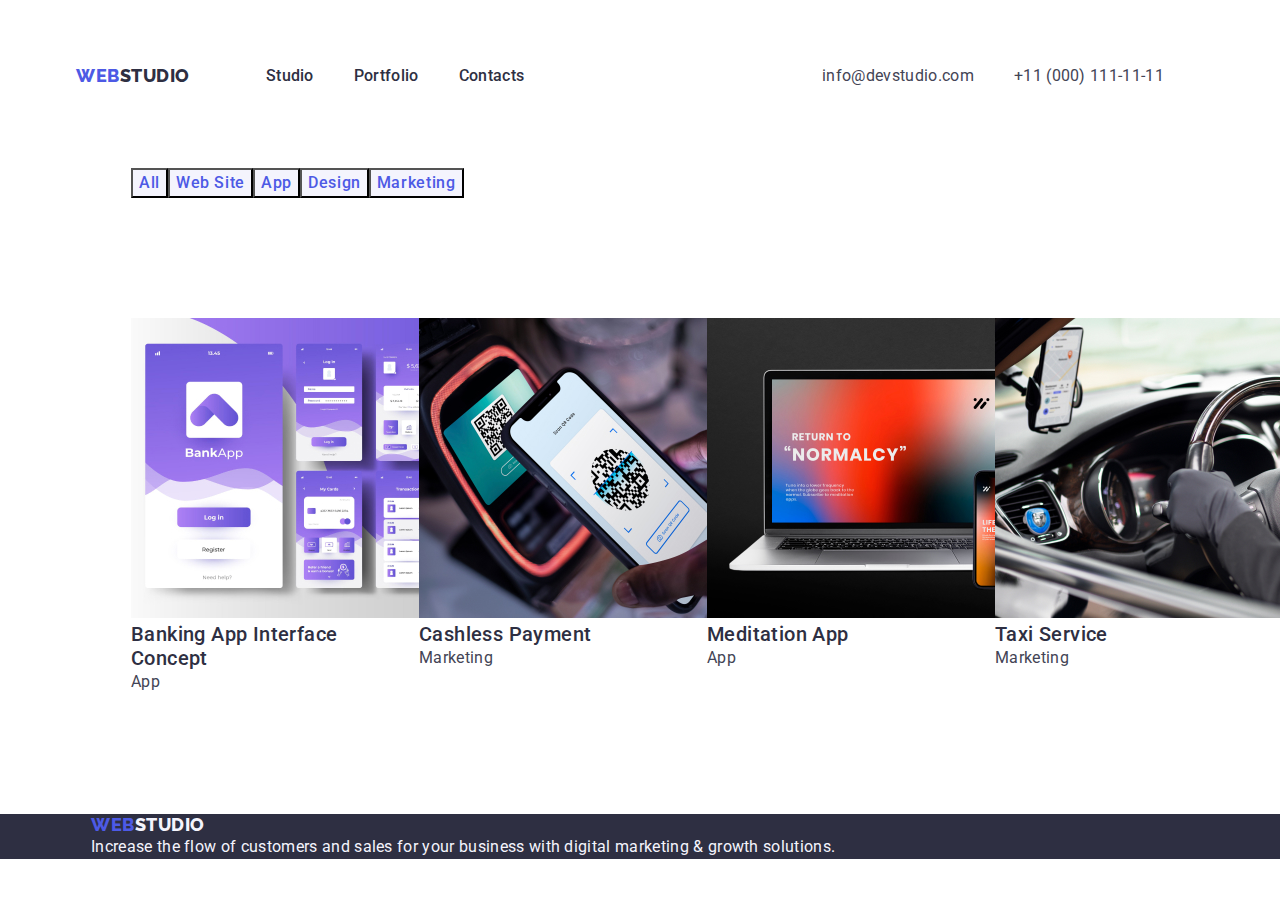
==== portfolio.html @ b3d3f5f8 "initial commit" ====
<!DOCTYPE html>
<html lang="en">
  <head>
    <meta charset="UTF-8" />
    <meta http-equiv="X-UA-Compatible" content="IE=edge" />
    <meta name="viewport" content="width=device-width, initial-scale=1.0" />
    <title>WebStudio</title>
    <link rel="stylesheet" href="./theory/modern-normalize.css">
    <link rel="stylesheet" href="./css/styles.css" />
    <link rel="preconnect" href="https://fonts.googleapis.com">
    <link rel="preconnect" href="https://fonts.gstatic.com" crossorigin>
    <link href="https://fonts.googleapis.com/css2?family=Roboto:wght@400;500;700&display=swap" rel="stylesheet">
    <link rel="preconnect" href="https://fonts.googleapis.com">
    <link rel="preconnect" href="https://fonts.gstatic.com" crossorigin>
    <link href="https://fonts.googleapis.com/css2?family=Raleway:wght@800&family=Roboto:wght@400;500;700&display=swap" rel="stylesheet">
  </head>
  <body>
    <header class="header">
      <div class="header-container container">
        <nav class="header-nav">
          <a class="link-logo link" href=""
            >Web<span class="logo-text">Studio</span></a>
          <div class="container-list">
            <ul class="header-nav-link link  list">
              <li><a class="header-item-link link" href="./index.html">Studio</a></li>
              <li><a class="header-item-link link" href="./portfolio.html">Portfolio</a></li>
              <li><a class="header-item-link link" href="">Contacts</a></li>
            </ul>
          </div>
        </nav>
        <address class="header-address">
          <div class="address-container">
            <ul class="header-address-list link list">
              <li><a class="contacts link" href="mailto:info@devstudio.com">info@devstudio.com</a></li>
              <li><a class="contacts link" href="tel:+110001111111">+11 (000) 111-11-11</a></li>
            </ul>
        </div>
        </address>
      </div>
    </header>
    <main>
      <!--BUTTON-->
      
      <section class="section">
        <div class="container">
          <h1 hidden>button</h1>
          <ul class="button-list list">
            <li class="btn-list">
              <button type="button" class="section-item-btn">All</button>
            </li>
            <li class="btn-list">
              <button type="button" class="section-item-btn">Web Site</button>
            </li>
            <li class="btn-list">
              <button type="button" class="section-item-btn">App</button>
            </li>
            <li class="btn-list">
              <button type="button" class="section-item-btn">Design</button>
            </li>
            <li class="btn-list">
              <button type="button" class="section-item-btn">Marketing</button>
            </li>
          </ul>
        </div>
       
      
    <!--IMAGES-->
    
      
        <div class="container">
          <ul class="section-list list link" >
              <li class="section-item link">
                <a class="link" href="">
                 <img class="section-item-img"
                  src="./images/row-1/img-2.jpg"
                  alt="screen-saver"
                  width="360"
                  height="300"/>
                  <h2 class="img-subtitle">Banking App Interface Concept</h2>
                  <p class="img-text">App</p>
                </a>
              </li>
              <li class="section-item link">
                <a class="link" href="">
                  <img class="section-item-img"
                    src="./images/row-1/img-1.jpg"
                    alt="telephone"
                    width="360"
                    height="300"/>
                  <h2 class="img-subtitle">Cashless Payment</h2>
                  <p class="img-text">Marketing</p>
                </a>
              </li>
          
          
               <li class="section-item link">
                <a class="link" href="">
                  <img class="section-item-img"
                    src="./images/row-1/img.jpg"
                    alt="computer"
                    width="360"
                    height="300"/>
                  <h2 class="img-subtitle">Meditation App</h2>
                  <p class="img-text">App</p>
                </a>
              </li>
          
              <li class="section-item link">
                <a class="link" href="">
                    <img class="section-item-img link"
                      src="./images/row-2/img-2.jpg"
                      alt="taxi"
                      width="360"
                      height="300"/>
                    <h2 class="img-subtitle">Taxi Service</h2>
                    <p class="img-text">Marketing</p>
                  </a>
              </li>
          
              <li class="section-item link">
                <a class="link" href="">
                  <img class="section-item-img link"
                    src="./images/row-2/img-1.jpg"
                    alt="screen"
                    width="360"
                    height="300"/>
                  <h2 class="img-subtitle">Screen Illustrations</h2>
                  <p class="img-text">Design</p>
                </a>
              </li>
          
              <li class="section-item link">
                <a class="link" href="">
                  <img class="section-item-img link"
                  src="./images/row-2/img.jpg"
                  alt="student"
                  width="360"
                  height="300"/>
                  <h2 class="img-subtitle">Online Courses</h2>
                  <p class="img-text">Marketing</p>
                </a>
              </li>
              <li class="section-item link">
                <a class="link" href="">
                  <img class="section-item-img link"
                  src="./images/row-3/instagram.jpg"
                  alt="Instagram"
                  width="360"
                  height="300"/>
                  <h2 class="img-subtitle">Instagram Stories Concept</h2>
                  <p class="img-text">Design</p>
                </a>
              </li>
          
              <li class="section-item link">
                <a class="link" href="">
                  <img class="section-item-img link"
                    src="./images/row-3/organic_food.jpg"
                    alt="organic_food"
                    width="360"
                    height="300"/>
                  <h2 class="img-subtitle">Organic Food</h2>
                  <p class="img-text">Web Site</p>
                </a>
              </li>
              <li class="section-item link">
                <a class="link" href="">
                  <img class="section-item-img link"
                    src="./images/row-3/coffee.jpg"
                    alt="coffee"
                    width="360"
                    height="300"/>
                  <h2 class="img-subtitle">Fresh Coffee</h2>
                  <p class="img-text">Web Site</p>
                </a>
              </li>
            </ul>
        </div>
    
    </section>
    </main>

    <footer class="footer">
      <div class="container">
        <a class="link-logo link" href="./index.html"
          >Web<span class="logo-footer-text link">Studio</span></a
        >
        <p class="footer-text">
          Increase the flow of customers and sales for your business with digital
          marketing & growth solutions.
        </p>
      </div>
    </footer> 
  </body>
</html>
---- css/styles.css ----
:root {
--brand-font: "Roboto", sans-serif;
--sub-brand-font: "Raleway", sans-serif;
--main-brand-color: #4d5ae5;
--sub-brand-color: #2E2F42;
--text-color:#434455;
--background-color: #F4F4FD;
--main-background-color:#E5E5E5;
--button-color: #4d5ae5;
--white-background-color: #ffffff;
}

body {
    font-family: "Roboto", sans-serif;
    color: var(--text-color);
    background-color: var(--white-background-color);
    }
h1,h2,h3,h4,h5,h6,p {
    margin: 0;
}
.title {
    font-size: 36px;
    letter-spacing: 0.02em;
    text-transform: capitalize;
}

.list {
    display: flex;
    list-style: none;
    
   /* padding: 0;
    margin: 0;*/
}
image {
    display: block;
}
.button {
    cursor: pointer;
}
.container {
    width: 1128px;
    margin: 0 auto;
    padding: 0 15px;
}

/*---header---*/

.header-address {
    font-weight: 800;
    line-height: 1.17;
    font-style: normal;
    text-decoration: none;
}

.logo-text {
    color: #2E2F42;
}
.link-logo {
    display: flex;
    flex-direction: row;
    align-items: center;
    padding: 0px;
    margin-right: 76px;
}

.contacts {
    font-weight: 400;
    font-size: 16px;
    font-style: normal;
    text-decoration: none;
    color: #434455;
    margin-right: 40px;
}
.contacts:hover, .contacts:focus {
    color: #404bbf;
}
.header-container, .header-nav{
    display: flex;
    align-items: center;
    padding: 24px 0;  
    justify-content: space-between; 
}
.header-nav-link {
    display: flex;
    padding: 0px;
    gap: 40px;
}
.address-container, .header-address-list{
    display: flex;    
}


 /* --Hero image--*/
  
.main-title {  
    font-size: 56px;
    line-height: 1.07;
    letter-spacing: 0.02em;
    max-width: 496px;
    height: 120px;
   
    
}

 .main-section {
    text-align: center;
    background-color: #2E2F42;
    color:#FFFFFF;  
    width: 1440px;
    height: 600px;
    padding-top: 188px;
    padding-left: 472px;

}
 .main-btn {
    font-family: "Roboto", sans-serif;
    font-weight: 500;
    font-size: 16px;
    line-height: 1.5;
    letter-spacing: 0.04em;
    color: #ffffff;
    background: #4D5AE5;
    cursor: pointer;
    border-radius: 4px;
    min-width: 169px;
    min-height: 56px;
    padding: 16px 32px;
 }

 .main-btn {
    display: flex;
    flex-direction: row;
    align-items: center;
    gap: 10px;
    left: 636px;
    margin-bottom: 48px;
    margin-left: auto;
    margin-right: auto;

 }

.main-btn:hover, .main-btn:focus {
    background: #404BBF;
}


/* SECTION1*/
.section-item {
    min-height: 104px;
    min-width: 264px;

}

.section-item-title {
    line-height: 1.2;
    font-weight: 500;
    font-size: 20px;
    letter-spacing: 0.02em;
    color: #2E2F42;   
}

.section-item-text {
    font-style: normal;
    font-weight: 400;
    font-size: 16px;
    line-height: 1.5;
    letter-spacing: 0.02em;
    color: #434455;
}

.section-list {
    display: flex;
    gap: 24px;
    margin-top: 120px;
    margin-bottom: 120px;
    margin-left: auto;
 
}

/*---Section2---*/

.section-pic-title {
    line-height: 1.11;
    text-align: center;
    color: var(--sub-brand-color);
    margin: auto;
    margin-bottom: 72px;
}

/*--section-TEAM--*/

.section-team {
    background-color: #F4F4FD ;
}

.section-team-item {
    background-color: #ffffff;
}

.section-title {
    line-height: 1.11;
    text-align: center;
    color:#2e2f42;
    min-width: 162px;
    min-height: 40px;
    padding-top: 120px;
    margin-bottom: 72px;
}

.section-team-caption {
    font-style: normal;
    font-weight: 500;
    font-size: 20px;
    line-height: 1.2;
    letter-spacing: 0.02em;
    color: #2E2F42;    
}

.section-team-text {
    font-style: normal;
    font-weight: 400;
    font-size: 16px;
    line-height: 1.5;
    letter-spacing: 0.02em;
    color: #434455;
}
.section-team-list {
    gap: 24px;
}

/*--Footer--*/

.logo-footer-text {
    color: #F4F4FD;
}

/*-----------PORTFOLIO-------------*/

/*---logo---*/

.link-logo {
    font-family: "Raleway", sans-serif;
    font-weight: 800;
    font-size: 18px;
    line-height: 1.17;
    text-transform: uppercase;
    letter-spacing: 0.03em;
    color: #4D5AE5;
}
    
    .logo-text {
        color: #2E2F42;
}

/*---Header---*/

.header-item-link {
    font-style: normal;
    font-size: 16px;
    font-weight: 500;
    line-height: 1.5;
    letter-spacing: 0.02em;
    text-align: left;
    color: #2E2F42;
}

.header-item-link:hover, .header-item-link:focus {
    color: #404bbf; 
}
 
.header-address-list {
    list-style: none;
}

.contacts {
    font-weight: 400;
    font-size: 16px;
    line-height: 1.5;
    letter-spacing: 0.02em;
    font-style: normal;
    text-decoration: none;
    color: #434455;
}

.contacts:hover, .contacts:focus {
    color: #404bbf;
}
 
.link {
    text-decoration: none;
}

/*---BUTTON---*/

button {
    color: var(--button-color);
    background-color: var(--background-color);
    cursor: pointer;
}

.section-item-btn:hover, .section-item-btn:focus {
   color: #FFFFFF;
   background-color: #404BBF;
}

.section-item-btn {
    font-family: "Roboto", sans-serif;
    font-weight: 500;
   font-size: 16px;
   line-height: 1.5;
   letter-spacing: 0.04em;
}

/*---IMAGES---*/
 
.img-subtitle {
    font-weight: 500;
    font-size: 20px;
    line-height: 1.2;
    letter-spacing: 0.02em;
    color: #2E2F42
}
.img-text {
    line-height: 1.5;
    letter-spacing: 0.02em;
    color: #434455;
}

/*--Footer--*/

.footer {
    background-color: #2E2F42;
    text-decoration: none;
}

.footer-text {
    
    line-height: 1.5;
    letter-spacing: 0.02em;
    color: #F4F4FD;
}
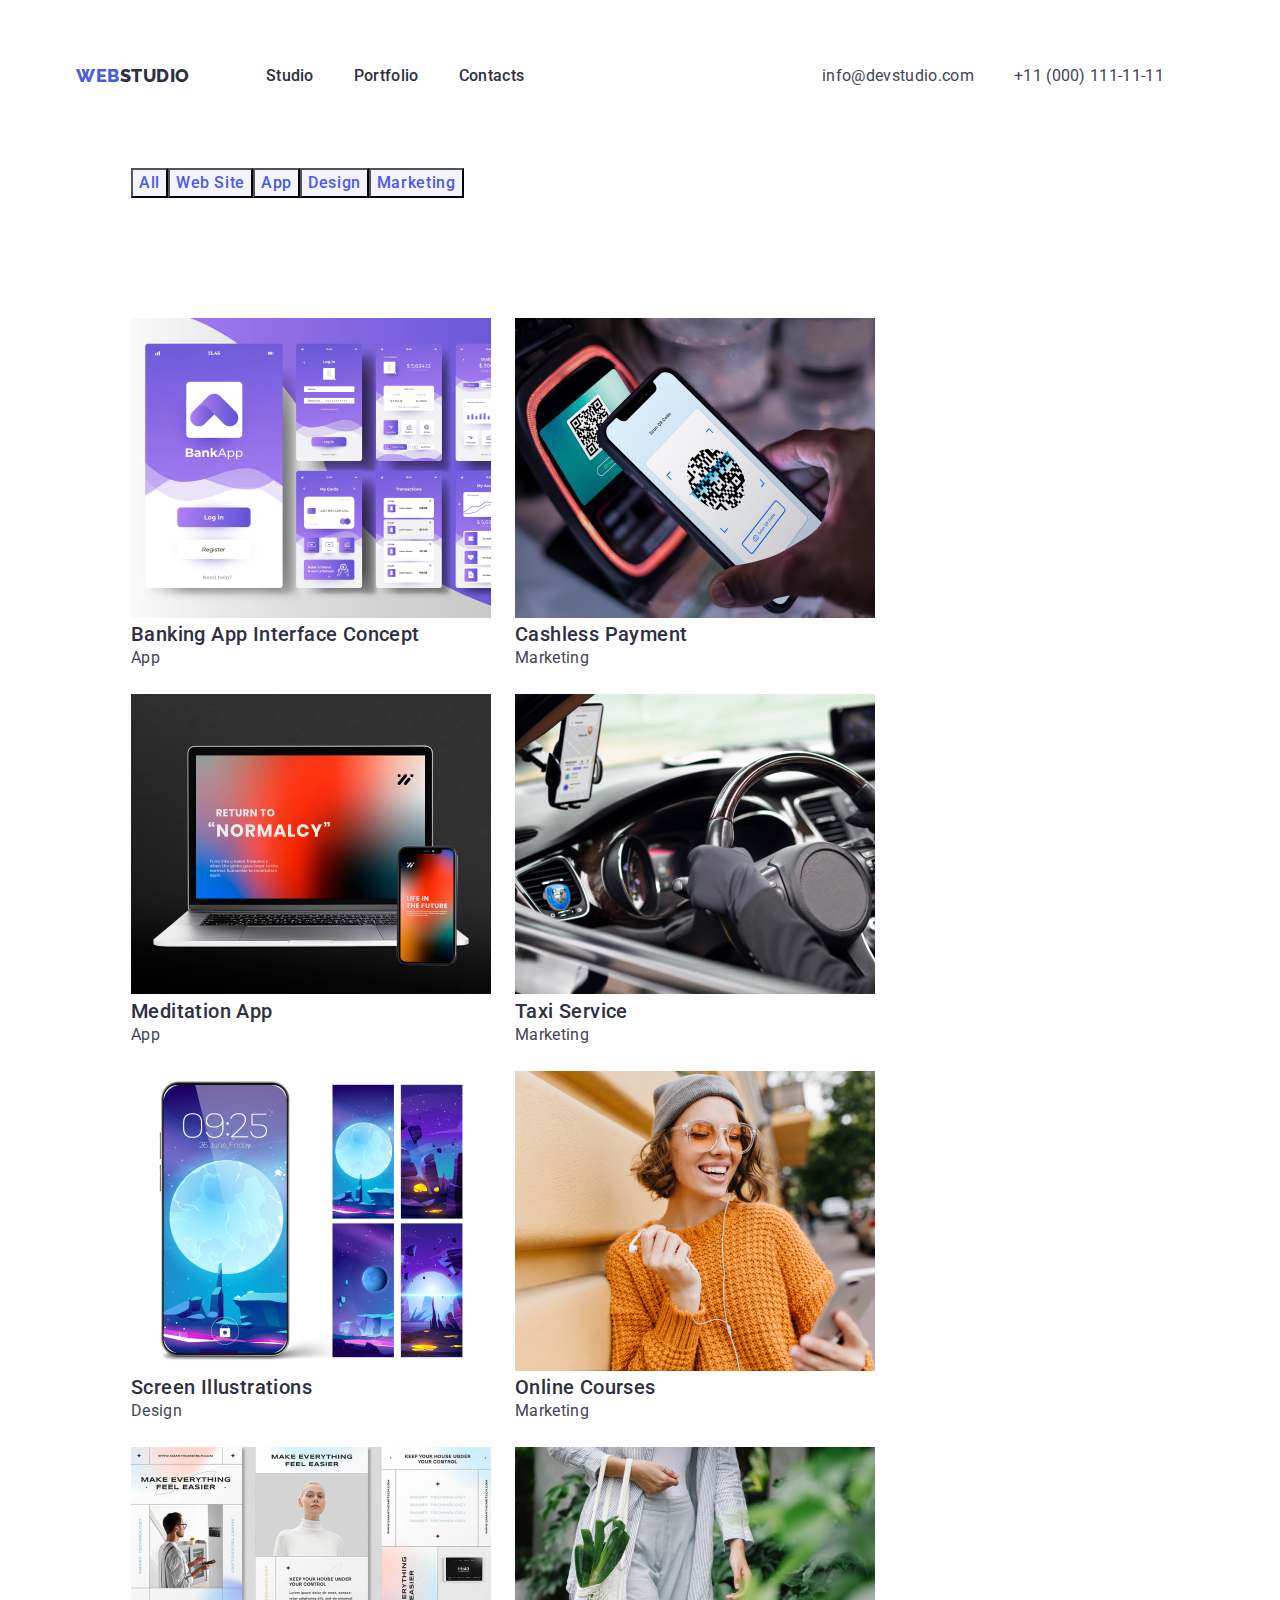
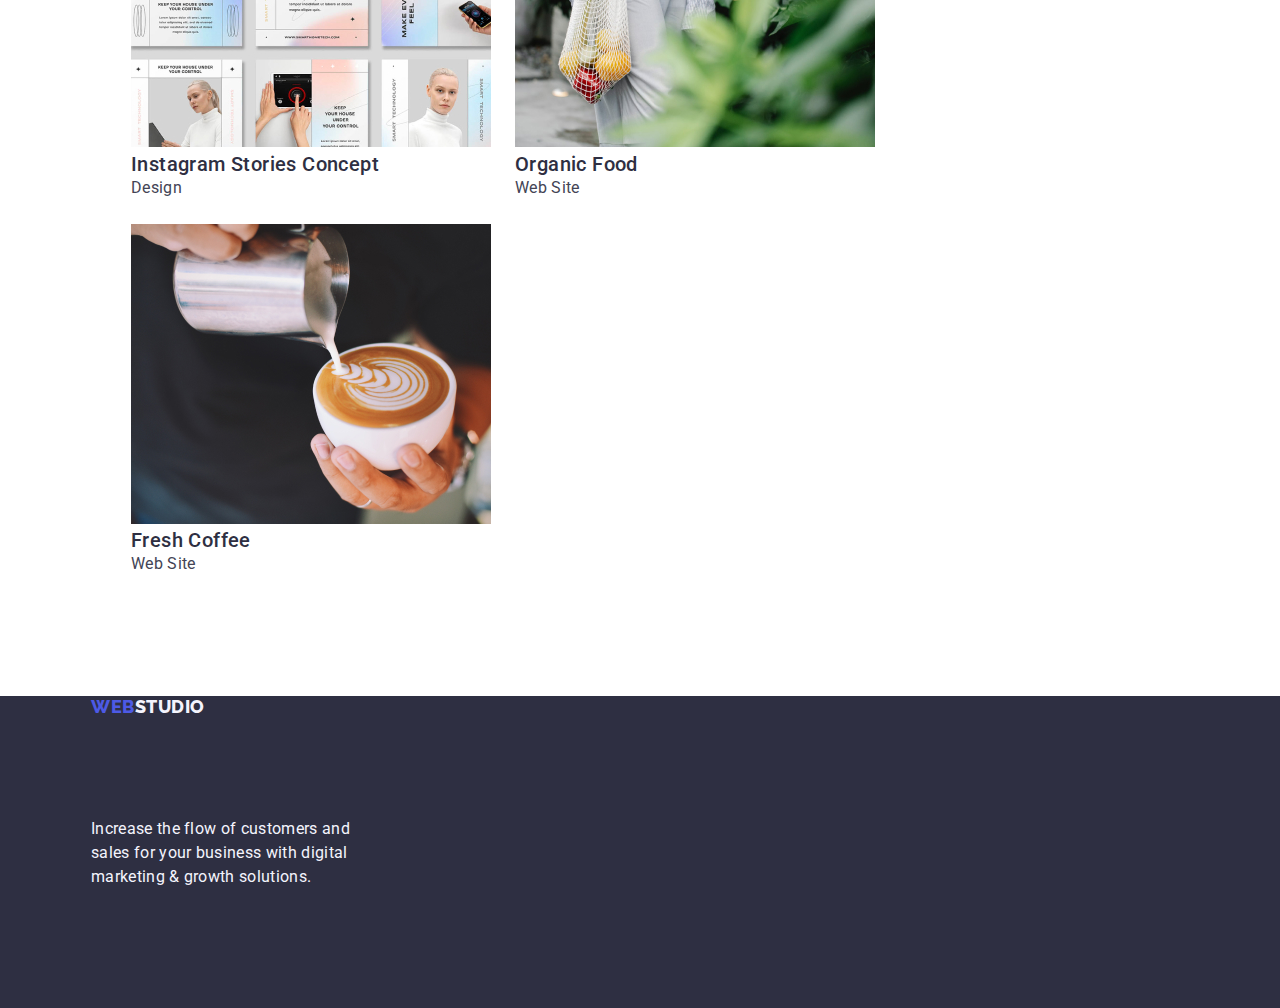
==== commit 2626e61b: "initial commit" ====
--- a/portfolio.html
+++ b/portfolio.html
@@ -41,7 +41,7 @@
     <main>
       <!--BUTTON-->
       
-      <section class="section">
+      <section class="section-btn">
         <div class="container">
           <h1 hidden>button</h1>
           <ul class="button-list list">
@@ -68,8 +68,8 @@
     
       
         <div class="container">
-          <ul class="section-list list link" >
-              <li class="section-item link">
+          <ul class="section-list list link card-set" >
+              <li class="section-item link card-set-item">
                 <a class="link" href="">
                  <img class="section-item-img"
                   src="./images/row-1/img-2.jpg"
@@ -80,7 +80,7 @@
                   <p class="img-text">App</p>
                 </a>
               </li>
-              <li class="section-item link">
+              <li class="section-item link card-set-item">
                 <a class="link" href="">
                   <img class="section-item-img"
                     src="./images/row-1/img-1.jpg"
@@ -93,7 +93,7 @@
               </li>
           
           
-               <li class="section-item link">
+               <li class="section-item link card-set-item">
                 <a class="link" href="">
                   <img class="section-item-img"
                     src="./images/row-1/img.jpg"
@@ -105,7 +105,7 @@
                 </a>
               </li>
           
-              <li class="section-item link">
+              <li class="section-item link card-set-item">
                 <a class="link" href="">
                     <img class="section-item-img link"
                       src="./images/row-2/img-2.jpg"
@@ -117,7 +117,7 @@
                   </a>
               </li>
           
-              <li class="section-item link">
+              <li class="section-item link card-set-item">
                 <a class="link" href="">
                   <img class="section-item-img link"
                     src="./images/row-2/img-1.jpg"
@@ -129,7 +129,7 @@
                 </a>
               </li>
           
-              <li class="section-item link">
+              <li class="section-item link card-set-item">
                 <a class="link" href="">
                   <img class="section-item-img link"
                   src="./images/row-2/img.jpg"
@@ -140,7 +140,7 @@
                   <p class="img-text">Marketing</p>
                 </a>
               </li>
-              <li class="section-item link">
+              <li class="section-item link card-set-item">
                 <a class="link" href="">
                   <img class="section-item-img link"
                   src="./images/row-3/instagram.jpg"
@@ -152,7 +152,7 @@
                 </a>
               </li>
           
-              <li class="section-item link">
+              <li class="section-item link card-set-item">
                 <a class="link" href="">
                   <img class="section-item-img link"
                     src="./images/row-3/organic_food.jpg"
@@ -163,7 +163,7 @@
                   <p class="img-text">Web Site</p>
                 </a>
               </li>
-              <li class="section-item link">
+              <li class="section-item link card-set-item">
                 <a class="link" href="">
                   <img class="section-item-img link"
                     src="./images/row-3/coffee.jpg"
--- a/css/styles.css
+++ b/css/styles.css
@@ -8,6 +8,8 @@
 --main-background-color:#E5E5E5;
 --button-color: #4d5ae5;
 --white-background-color: #ffffff;
+--indent: 24px;
+--items: 3;
 }
 
 body {
@@ -106,7 +108,7 @@
     text-align: center;
     background-color: #2E2F42;
     color:#FFFFFF;  
-    width: 1440px;
+   /* min-width: 1440px;*/
     height: 600px;
     padding-top: 188px;
     padding-left: 472px;
@@ -128,9 +130,9 @@
  }
 
  .main-btn {
-    display: flex;
-    flex-direction: row;
-    align-items: center;
+    display: block;
+    /*flex-direction: row;
+    align-items: center;*/
     gap: 10px;
     left: 636px;
     margin-bottom: 48px;
@@ -191,6 +193,10 @@
 
 .section-team {
     background-color: #F4F4FD ;
+    /*width: 1440px;*/
+    height: 780px;
+    left: 0px;
+    top: 1668px;
 }
 
 .section-team-item {
@@ -227,13 +233,55 @@
 .section-team-list {
     gap: 24px;
 }
+.section-team-item {
+    display: flex;
+    flex-direction: column;
+    justify-content: center;
+    align-items: center;
+    padding: 0px 0px 32px;
+    gap: 32px;
+
+    /*position: absolute;
+    width: 264px;
+    height: 380px;
+    left: 156px;
+    top: 1780px;*/
+
+
+/* WHITE
+
+Header background, team card background
+*/
+    background: #FFFFFF;
+    box-shadow: 0px 1px 6px rgba(46, 47, 66, 0.08), 0px 1px 1px rgba(46, 47, 66, 0.16), 0px 2px 1px rgba(46, 47, 66, 0.08);
+    border-radius: 0px 0px 4px 4px;
+}
 
 /*--Footer--*/
+
+.footer {
+    height: 312px;
+}
 
 .logo-footer-text {
     color: #F4F4FD;
 }
-
+.footer-text {
+    padding-top: 100px;
+    width: 264px;
+    height: 112px;
+}
+
+/*--Card Set---*/
+.card-set {
+    display: flex;
+    flex-wrap: wrap;
+    gap: (--indent)
+}
+.card-set-item {
+    flex-basis: calc((100%-72px)/4);
+
+}
 /*-----------PORTFOLIO-------------*/
 
 /*---logo---*/
@@ -293,9 +341,11 @@
 /*---BUTTON---*/
 
 button {
+    display: flex;
     color: var(--button-color);
     background-color: var(--background-color);
     cursor: pointer;
+    gap: 24px;
 }
 
 .section-item-btn:hover, .section-item-btn:focus {
@@ -304,12 +354,15 @@
 }
 
 .section-item-btn {
+    
     font-family: "Roboto", sans-serif;
     font-weight: 500;
    font-size: 16px;
    line-height: 1.5;
    letter-spacing: 0.04em;
-}
+   
+}
+
 
 /*---IMAGES---*/
  
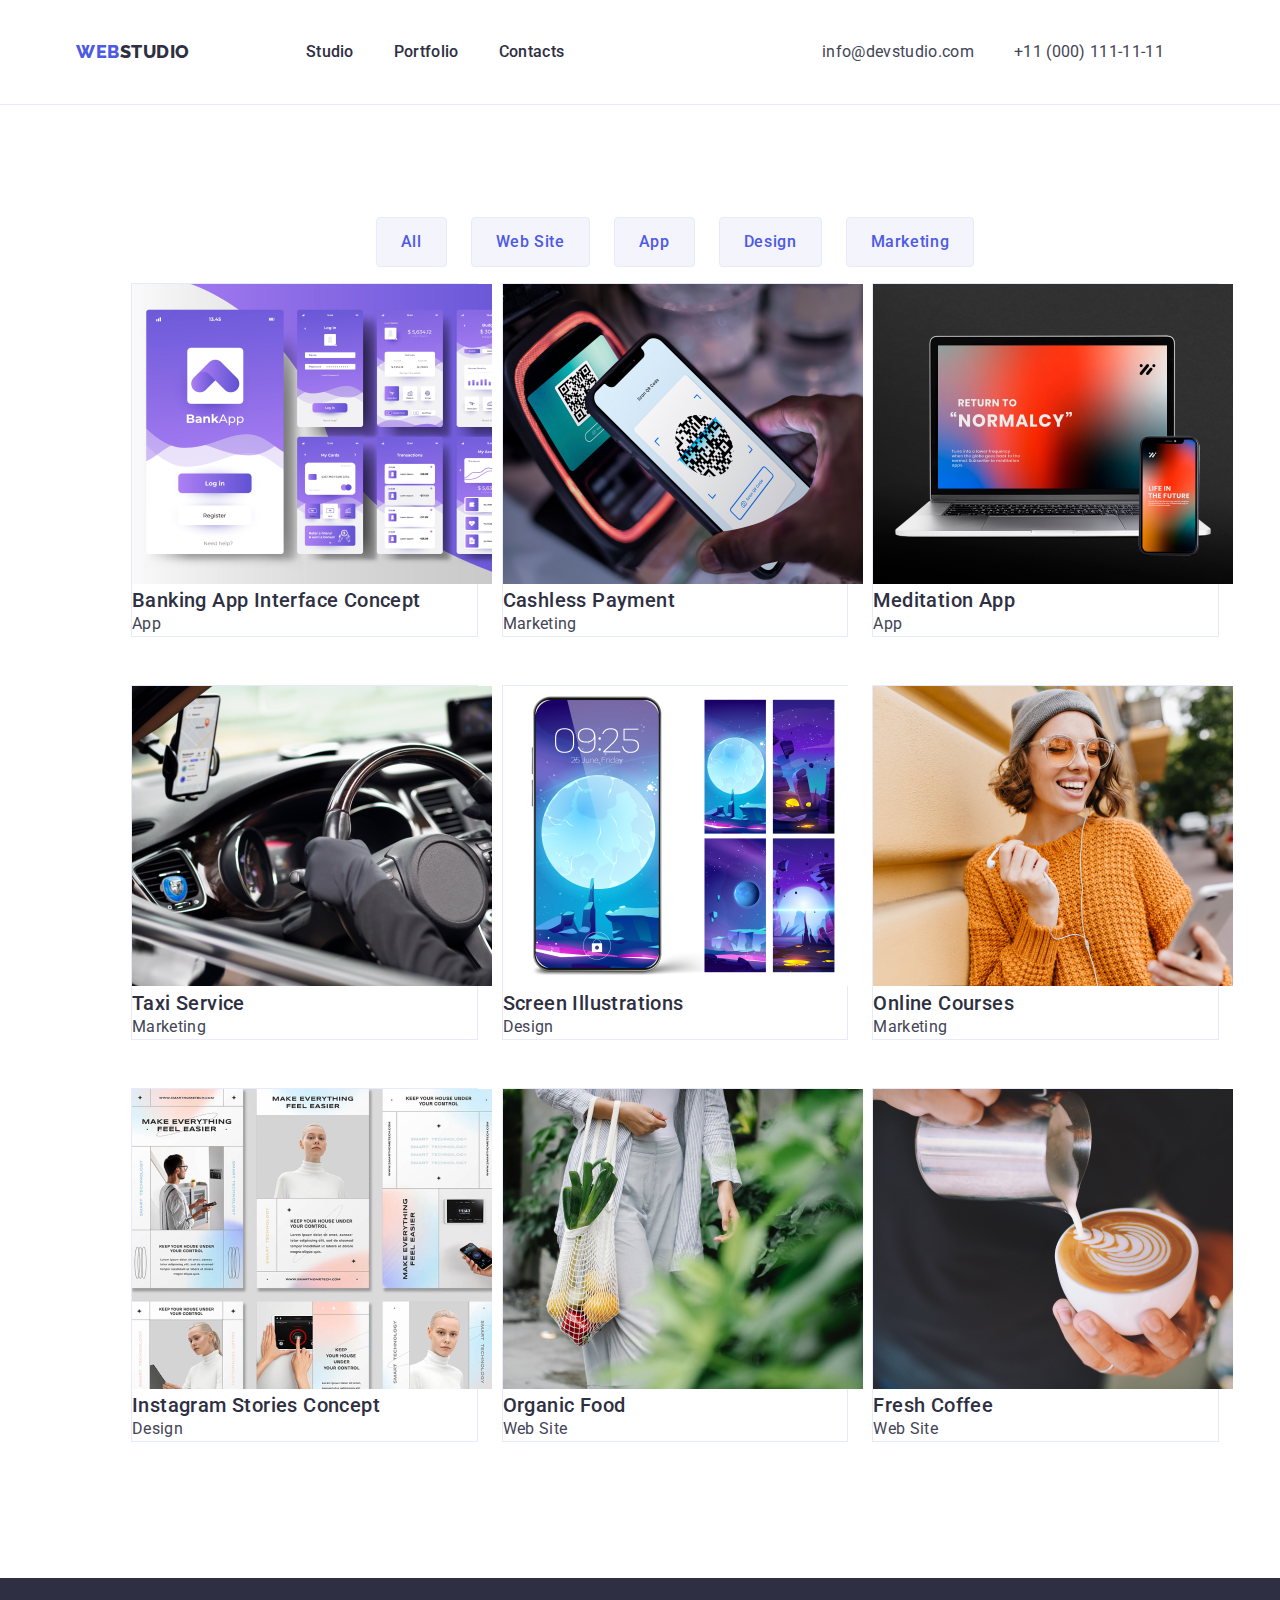
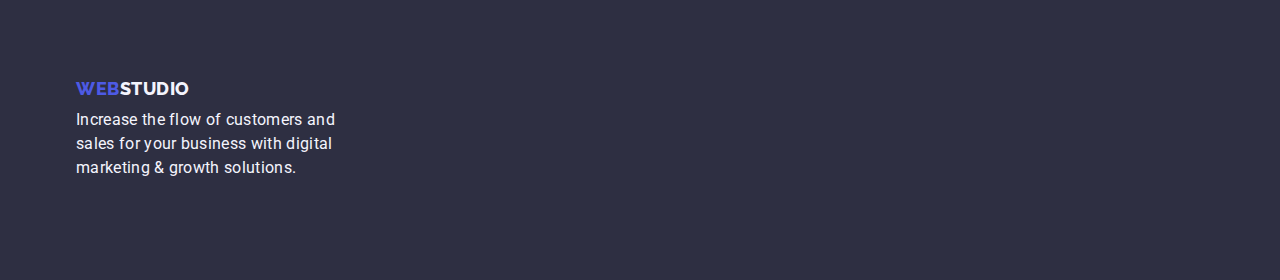
==== commit 9b7c7045: "initial commit" ====
--- a/portfolio.html
+++ b/portfolio.html
@@ -5,7 +5,7 @@
     <meta http-equiv="X-UA-Compatible" content="IE=edge" />
     <meta name="viewport" content="width=device-width, initial-scale=1.0" />
     <title>WebStudio</title>
-    <link rel="stylesheet" href="./theory/modern-normalize.css">
+    <link rel="stylesheet" href="./theory/modern-normalize.min.css">
     <link rel="stylesheet" href="./css/styles.css" />
     <link rel="preconnect" href="https://fonts.googleapis.com">
     <link rel="preconnect" href="https://fonts.gstatic.com" crossorigin>
@@ -43,138 +43,160 @@
       
       <section class="section-btn">
         <div class="container">
-          <h1 hidden>button</h1>
-          <ul class="button-list list">
-            <li class="btn-list">
-              <button type="button" class="section-item-btn">All</button>
-            </li>
-            <li class="btn-list">
-              <button type="button" class="section-item-btn">Web Site</button>
-            </li>
-            <li class="btn-list">
-              <button type="button" class="section-item-btn">App</button>
-            </li>
-            <li class="btn-list">
-              <button type="button" class="section-item-btn">Design</button>
-            </li>
-            <li class="btn-list">
-              <button type="button" class="section-item-btn">Marketing</button>
-            </li>
-          </ul>
-        </div>
+          <div class="container-btn container">
+            <h1 hidden>button</h1>
+            <ul class="button-list list">
+              <li class="btn-list">
+                <button type="button" class="section-item-btn">All</button>
+              </li>
+              <li class="btn-list">
+                <button type="button" class="section-item-btn">Web Site</button>
+              </li>
+              <li class="btn-list">
+                <button type="button" class="section-item-btn">App</button>
+              </li>
+              <li class="btn-list">
+                <button type="button" class="section-item-btn">Design</button>
+              </li>
+              <li class="btn-list">
+                <button type="button" class="section-item-btn">Marketing</button>
+              </li>
+            </ul>
+          </div>
+        
        
       
     <!--IMAGES-->
     
       
-        <div class="container">
-          <ul class="section-list list link card-set" >
-              <li class="section-item link card-set-item">
-                <a class="link" href="">
-                 <img class="section-item-img"
-                  src="./images/row-1/img-2.jpg"
-                  alt="screen-saver"
-                  width="360"
-                  height="300"/>
-                  <h2 class="img-subtitle">Banking App Interface Concept</h2>
-                  <p class="img-text">App</p>
-                </a>
-              </li>
-              <li class="section-item link card-set-item">
-                <a class="link" href="">
-                  <img class="section-item-img"
-                    src="./images/row-1/img-1.jpg"
-                    alt="telephone"
+        
+          <div class="container-img container">
+            <ul class="section-list-pic list link card-set" >
+                <li class="section-item-pic link card-set-item">
+                  <a class="link" href="">
+                   <img class="section-item-img"
+                    src="./images/row-1/img-2.jpg"
+                    alt="screen-saver"
                     width="360"
                     height="300"/>
-                  <h2 class="img-subtitle">Cashless Payment</h2>
-                  <p class="img-text">Marketing</p>
-                </a>
-              </li>
-          
-          
-               <li class="section-item link card-set-item">
-                <a class="link" href="">
-                  <img class="section-item-img"
-                    src="./images/row-1/img.jpg"
-                    alt="computer"
+                    <div class="container-img-text">
+                      <h2 class="img-subtitle">Banking App Interface Concept</h2>
+                      <p class="img-text">App</p>
+                    </div>
+                  </a>
+                </li>
+                <li class="section-item-pic link card-set-item">
+                  <a class="link" href="">
+                    <img class="section-item-img"
+                      src="./images/row-1/img-1.jpg"
+                      alt="telephone"
+                      width="360"
+                      height="300"/>
+                    <div class="container-img-text">
+                      <h2 class="img-subtitle">Cashless Payment</h2>
+                      <p class="img-text">Marketing</p>
+                    </div>
+                  </a>
+                </li>
+            
+            
+                 <li class="section-item-pic link card-set-item">
+                  <a class="link" href="">
+                    <img class="section-item-img"
+                      src="./images/row-1/img.jpg"
+                      alt="computer"
+                      width="360"
+                      height="300"/>
+                    <div class="container-img-text">
+                      <h2 class="img-subtitle">Meditation App</h2>
+                      <p class="img-text">App</p>
+                    </div>
+                  </a>
+                </li>
+            
+                <li class="section-item-pic link card-set-item">
+                  <a class="link" href="">
+                      <img class="section-item-img link"
+                        src="./images/row-2/img-2.jpg"
+                        alt="taxi"
+                        width="360"
+                        height="300"/>
+                      <div class="container-img-text">
+                        <h2 class="img-subtitle">Taxi Service</h2>
+                        <p class="img-text">Marketing</p>
+                      </div>
+                    </a>
+                </li>
+            
+                <li class="section-item-pic link card-set-item">
+                  <a class="link" href="">
+                    <img class="section-item-img link"
+                      src="./images/row-2/img-1.jpg"
+                      alt="screen"
+                      width="360"
+                      height="300"/>
+                    <div class="container-img-text">
+                      <h2 class="img-subtitle">Screen Illustrations</h2>
+                      <p class="img-text">Design</p>
+                    </div>
+                  </a>
+                </li>
+            
+                <li class="section-item-pic link card-set-item">
+                  <a class="link" href="">
+                    <img class="section-item-img link"
+                    src="./images/row-2/img.jpg"
+                    alt="student"
                     width="360"
                     height="300"/>
-                  <h2 class="img-subtitle">Meditation App</h2>
-                  <p class="img-text">App</p>
-                </a>
-              </li>
-          
-              <li class="section-item link card-set-item">
-                <a class="link" href="">
-                    <img class="section-item-img link"
-                      src="./images/row-2/img-2.jpg"
-                      alt="taxi"
-                      width="360"
-                      height="300"/>
-                    <h2 class="img-subtitle">Taxi Service</h2>
-                    <p class="img-text">Marketing</p>
-                  </a>
-              </li>
-          
-              <li class="section-item link card-set-item">
-                <a class="link" href="">
-                  <img class="section-item-img link"
-                    src="./images/row-2/img-1.jpg"
-                    alt="screen"
+                    <div class="container-img-text">
+                      <h2 class="img-subtitle">Online Courses</h2>
+                      <p class="img-text">Marketing</p>
+                    </div>
+                  </a>
+                </li>
+                <li class="section-item-pic link card-set-item">
+                  <a class="link" href="">
+                    <img class="section-item-img link"
+                    src="./images/row-3/instagram.jpg"
+                    alt="Instagram"
                     width="360"
                     height="300"/>
-                  <h2 class="img-subtitle">Screen Illustrations</h2>
-                  <p class="img-text">Design</p>
-                </a>
-              </li>
-          
-              <li class="section-item link card-set-item">
-                <a class="link" href="">
-                  <img class="section-item-img link"
-                  src="./images/row-2/img.jpg"
-                  alt="student"
-                  width="360"
-                  height="300"/>
-                  <h2 class="img-subtitle">Online Courses</h2>
-                  <p class="img-text">Marketing</p>
-                </a>
-              </li>
-              <li class="section-item link card-set-item">
-                <a class="link" href="">
-                  <img class="section-item-img link"
-                  src="./images/row-3/instagram.jpg"
-                  alt="Instagram"
-                  width="360"
-                  height="300"/>
-                  <h2 class="img-subtitle">Instagram Stories Concept</h2>
-                  <p class="img-text">Design</p>
-                </a>
-              </li>
-          
-              <li class="section-item link card-set-item">
-                <a class="link" href="">
-                  <img class="section-item-img link"
-                    src="./images/row-3/organic_food.jpg"
-                    alt="organic_food"
-                    width="360"
-                    height="300"/>
-                  <h2 class="img-subtitle">Organic Food</h2>
-                  <p class="img-text">Web Site</p>
-                </a>
-              </li>
-              <li class="section-item link card-set-item">
-                <a class="link" href="">
-                  <img class="section-item-img link"
-                    src="./images/row-3/coffee.jpg"
-                    alt="coffee"
-                    width="360"
-                    height="300"/>
-                  <h2 class="img-subtitle">Fresh Coffee</h2>
-                  <p class="img-text">Web Site</p>
-                </a>
-              </li>
-            </ul>
+                    <div class="container-img-text">
+                      <h2 class="img-subtitle">Instagram Stories Concept</h2>
+                      <p class="img-text">Design</p>
+                    </div>
+                  </a>
+                </li>
+            
+                <li class="section-item-pic link card-set-item">
+                  <a class="link" href="">
+                    <img class="section-item-img link"
+                      src="./images/row-3/organic_food.jpg"
+                      alt="organic_food"
+                      width="360"
+                      height="300"/>
+                    <div class="container-img-text">
+                      <h2 class="img-subtitle">Organic Food</h2>
+                      <p class="img-text">Web Site</p>
+                    </div>
+                  </a>
+                </li>
+                <li class="section-item-pic link card-set-item">
+                  <a class="link" href="">
+                    <img class="section-item-img link"
+                      src="./images/row-3/coffee.jpg"
+                      alt="coffee"
+                      width="360"
+                      height="300"/>
+                    <div class="container-img-text">
+                      <h2 class="img-subtitle">Fresh Coffee</h2>
+                      <p class="img-text">Web Site</p>
+                    </div>
+                  </a>
+                </li>
+              </ul>
+          </div>
         </div>
     
     </section>
--- a/css/styles.css
+++ b/css/styles.css
@@ -46,6 +46,9 @@
 }
 
 /*---header---*/
+.header {
+    border-bottom: 1px solid #e7e9fc;
+}
 
 .header-address {
     font-weight: 800;
@@ -81,6 +84,7 @@
     align-items: center;
     padding: 24px 0;  
     justify-content: space-between; 
+    gap: 40px;
 }
 .header-nav-link {
     display: flex;
@@ -90,6 +94,10 @@
 .address-container, .header-address-list{
     display: flex;    
 }
+.container {
+    width: 1158px;
+    padding: 0 15px;
+} 
 
 
  /* --Hero image--*/
@@ -99,20 +107,14 @@
     line-height: 1.07;
     letter-spacing: 0.02em;
     max-width: 496px;
-    height: 120px;
-   
-    
+    margin: 0 auto;  
 }
 
  .main-section {
-    text-align: center;
     background-color: #2E2F42;
     color:#FFFFFF;  
-   /* min-width: 1440px;*/
-    height: 600px;
-    padding-top: 188px;
-    padding-left: 472px;
-
+    padding: 188px 0;
+    
 }
  .main-btn {
     font-family: "Roboto", sans-serif;
@@ -124,21 +126,14 @@
     background: #4D5AE5;
     cursor: pointer;
     border-radius: 4px;
-    min-width: 169px;
-    min-height: 56px;
+    border: none;
     padding: 16px 32px;
- }
-
- .main-btn {
-    display: block;
-    /*flex-direction: row;
-    align-items: center;*/
-    gap: 10px;
-    left: 636px;
-    margin-bottom: 48px;
     margin-left: auto;
     margin-right: auto;
-
+ }
+
+ .hero-container {
+    text-align: center;
  }
 
 .main-btn:hover, .main-btn:focus {
@@ -150,7 +145,7 @@
 .section-item {
     min-height: 104px;
     min-width: 264px;
-
+    padding: 120px 0;
 }
 
 .section-item-title {
@@ -158,7 +153,8 @@
     font-weight: 500;
     font-size: 20px;
     letter-spacing: 0.02em;
-    color: #2E2F42;   
+    color: #2E2F42; 
+    margin-bottom: 8px;  
 }
 
 .section-item-text {
@@ -173,10 +169,9 @@
 .section-list {
     display: flex;
     gap: 24px;
+    width: calc((100% - 72px) / 4);
     margin-top: 120px;
     margin-bottom: 120px;
-    margin-left: auto;
- 
 }
 
 /*---Section2---*/
@@ -187,13 +182,18 @@
     color: var(--sub-brand-color);
     margin: auto;
     margin-bottom: 72px;
+    width: calc((100% - 48px) / 3);
+}
+
+.section-pic {
+    padding-bottom: 120px;
 }
 
 /*--section-TEAM--*/
 
 .section-team {
     background-color: #F4F4FD ;
-    /*width: 1440px;*/
+    width: 1440px;
     height: 780px;
     left: 0px;
     top: 1668px;
@@ -219,7 +219,8 @@
     font-size: 20px;
     line-height: 1.2;
     letter-spacing: 0.02em;
-    color: #2E2F42;    
+    color: #2E2F42; 
+    margin-bottom: 8px;   
 }
 
 .section-team-text {
@@ -229,8 +230,10 @@
     line-height: 1.5;
     letter-spacing: 0.02em;
     color: #434455;
+    text-align: center;
 }
 .section-team-list {
+    width: calc((100% - 72px) / 4);
     gap: 24px;
 }
 .section-team-item {
@@ -240,36 +243,34 @@
     align-items: center;
     padding: 0px 0px 32px;
     gap: 32px;
-
-    /*position: absolute;
-    width: 264px;
-    height: 380px;
-    left: 156px;
-    top: 1780px;*/
-
-
-/* WHITE
-
-Header background, team card background
-*/
     background: #FFFFFF;
     box-shadow: 0px 1px 6px rgba(46, 47, 66, 0.08), 0px 1px 1px rgba(46, 47, 66, 0.16), 0px 2px 1px rgba(46, 47, 66, 0.08);
     border-radius: 0px 0px 4px 4px;
 }
+.container-name {
+    text-align: center;
+    padding: 32px 16px;
+    
+}
 
 /*--Footer--*/
 
 .footer {
-    height: 312px;
+    
+    padding: 100px 0
+}
+.link-logo {
+    display: inline-block;
+    
 }
 
 .logo-footer-text {
     color: #F4F4FD;
 }
 .footer-text {
-    padding-top: 100px;
+    padding-top: 8px;
     width: 264px;
-    height: 112px;
+    
 }
 
 /*--Card Set---*/
@@ -340,17 +341,30 @@
 
 /*---BUTTON---*/
 
+.section-btn {
+    padding: 96px 0 120px;
+}
+.button-list {
+    justify-content: center;
+    gap: 24px;
+}
+
 button {
     display: flex;
+    
+    padding: 12px 24px;
     color: var(--button-color);
     background-color: var(--background-color);
     cursor: pointer;
-    gap: 24px;
+    
+    border: 1px solid #e7e9fc;
+    border-radius: 4px;
 }
 
 .section-item-btn:hover, .section-item-btn:focus {
    color: #FFFFFF;
    background-color: #404BBF;
+   border: 1px solid transparent;
 }
 
 .section-item-btn {
@@ -365,6 +379,10 @@
 
 
 /*---IMAGES---*/
+
+.section-item-pic {
+    /*display: block;*/
+}
  
 .img-subtitle {
     font-weight: 500;
@@ -379,6 +397,18 @@
     color: #434455;
 }
 
+.section-list-pic {
+    display: flex;
+    flex-wrap: wrap;
+    row-gap: 48px;
+    column-gap: 24px;
+    
+}
+.section-item-pic {
+   
+    border: 1px solid #E7E9FC;
+    width: calc((100% - 48px)/3);
+}
 /*--Footer--*/
 
 .footer {
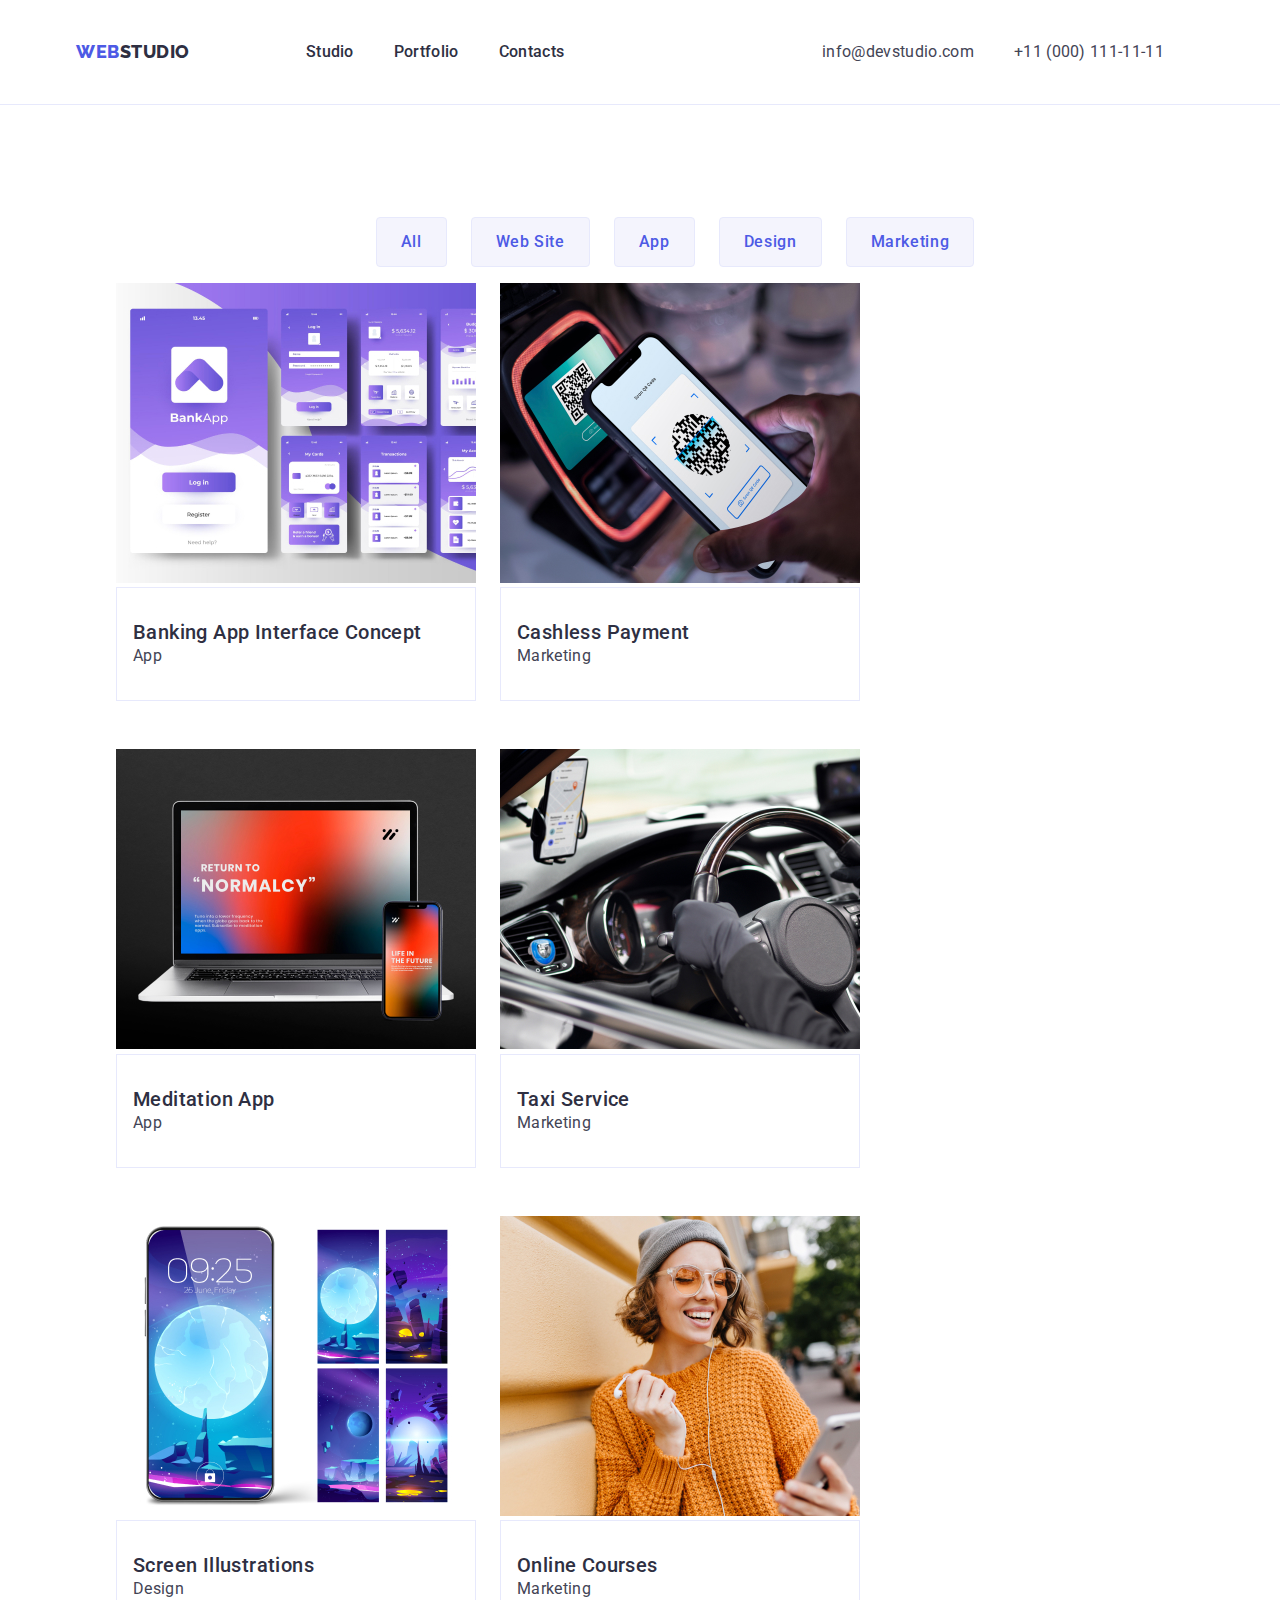
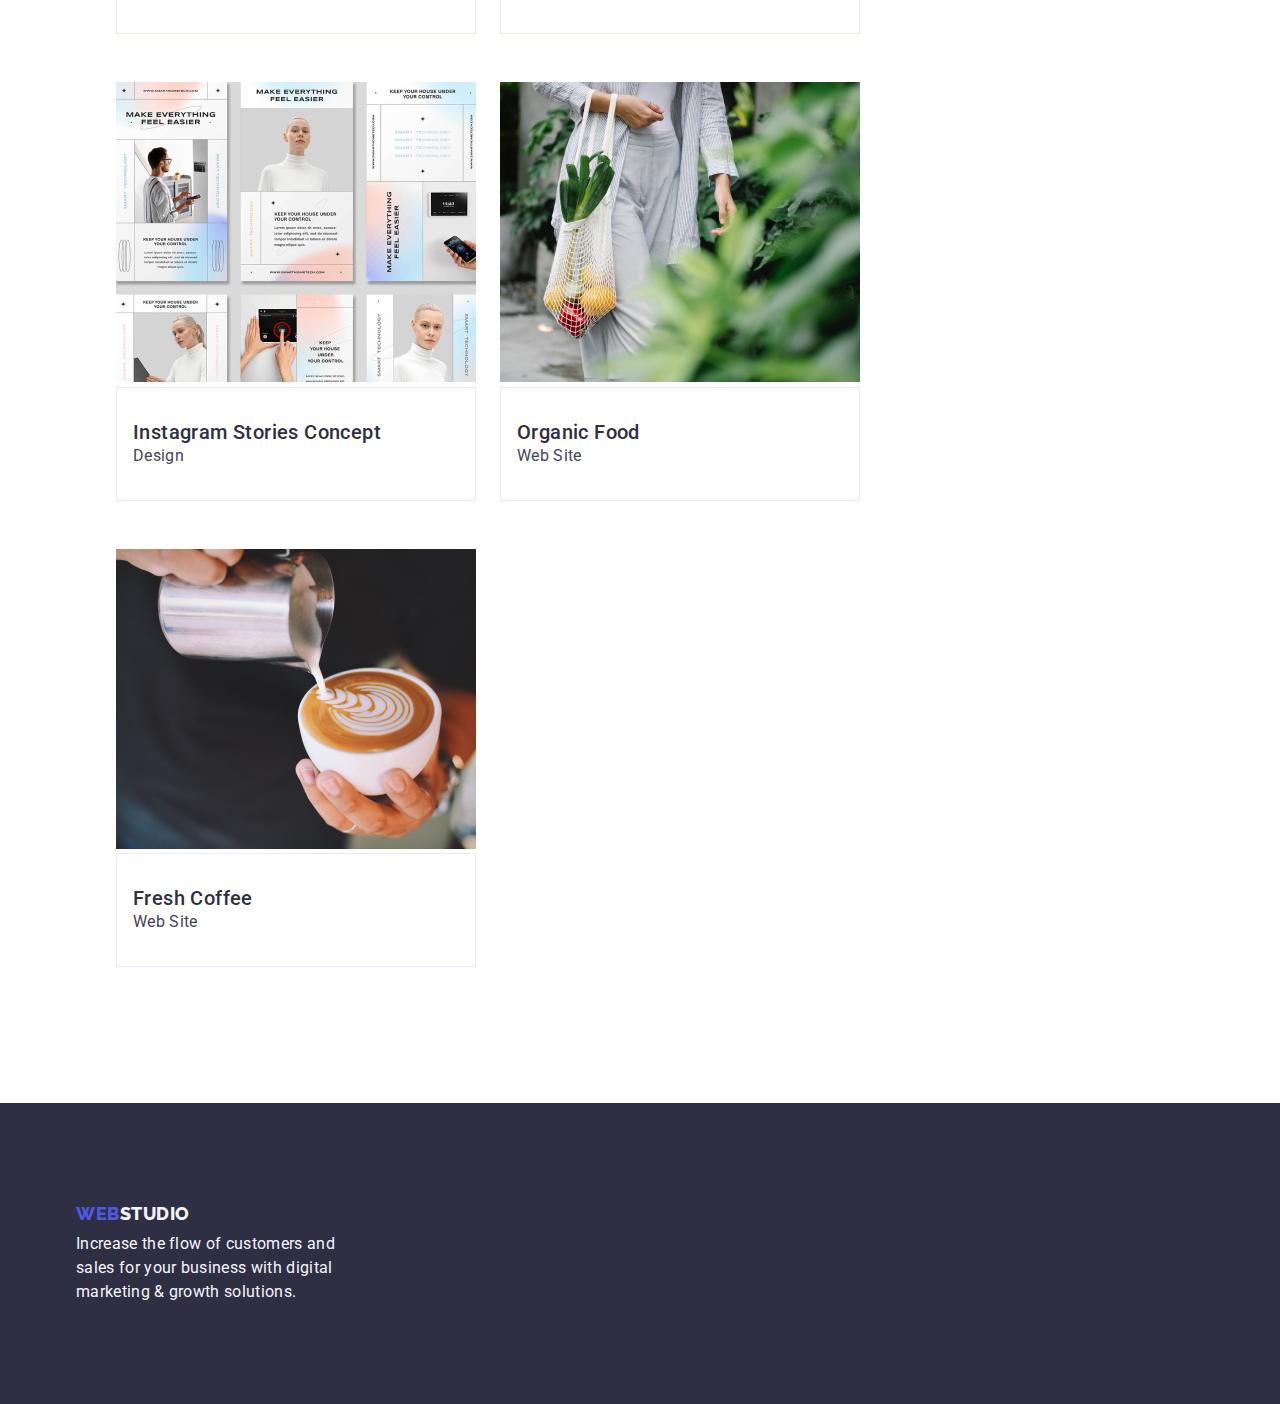
==== commit 1b5b43f2: "initial commit" ====
--- a/portfolio.html
+++ b/portfolio.html
@@ -66,13 +66,10 @@
         
        
       
-    <!--IMAGES-->
+    <!--IMAGES--> 
     
-      
-        
-          <div class="container-img container">
-            <ul class="section-list-pic list link card-set" >
-                <li class="section-item-pic link card-set-item">
+            <ul class="section-list-pic list" >
+                <li class="section-item-pic ">
                   <a class="link" href="">
                    <img class="section-item-img"
                     src="./images/row-1/img-2.jpg"
@@ -85,7 +82,7 @@
                     </div>
                   </a>
                 </li>
-                <li class="section-item-pic link card-set-item">
+                <li class="section-item-pic">
                   <a class="link" href="">
                     <img class="section-item-img"
                       src="./images/row-1/img-1.jpg"
@@ -100,7 +97,7 @@
                 </li>
             
             
-                 <li class="section-item-pic link card-set-item">
+                 <li class="section-item-pic">
                   <a class="link" href="">
                     <img class="section-item-img"
                       src="./images/row-1/img.jpg"
@@ -114,9 +111,9 @@
                   </a>
                 </li>
             
-                <li class="section-item-pic link card-set-item">
-                  <a class="link" href="">
-                      <img class="section-item-img link"
+                <li class="section-item-pic">
+                  <a class="link" href="">
+                      <img class="section-item-img"
                         src="./images/row-2/img-2.jpg"
                         alt="taxi"
                         width="360"
@@ -128,9 +125,9 @@
                     </a>
                 </li>
             
-                <li class="section-item-pic link card-set-item">
-                  <a class="link" href="">
-                    <img class="section-item-img link"
+                <li class="section-item-pic">
+                  <a class="link" href="">
+                    <img class="section-item-img"
                       src="./images/row-2/img-1.jpg"
                       alt="screen"
                       width="360"
@@ -142,9 +139,9 @@
                   </a>
                 </li>
             
-                <li class="section-item-pic link card-set-item">
-                  <a class="link" href="">
-                    <img class="section-item-img link"
+                <li class="section-item-pic">
+                  <a class="link" href="">
+                    <img class="section-item-img"
                     src="./images/row-2/img.jpg"
                     alt="student"
                     width="360"
@@ -155,9 +152,9 @@
                     </div>
                   </a>
                 </li>
-                <li class="section-item-pic link card-set-item">
-                  <a class="link" href="">
-                    <img class="section-item-img link"
+                <li class="section-item-pic">
+                  <a class="link" href="">
+                    <img class="section-item-img"
                     src="./images/row-3/instagram.jpg"
                     alt="Instagram"
                     width="360"
@@ -169,9 +166,9 @@
                   </a>
                 </li>
             
-                <li class="section-item-pic link card-set-item">
-                  <a class="link" href="">
-                    <img class="section-item-img link"
+                <li class="section-item-pic">
+                  <a class="link" href="">
+                    <img class="section-item-img"
                       src="./images/row-3/organic_food.jpg"
                       alt="organic_food"
                       width="360"
@@ -182,9 +179,9 @@
                     </div>
                   </a>
                 </li>
-                <li class="section-item-pic link card-set-item">
-                  <a class="link" href="">
-                    <img class="section-item-img link"
+                <li class="section-item-pic">
+                  <a class="link" href="">
+                    <img class="section-item-img"
                       src="./images/row-3/coffee.jpg"
                       alt="coffee"
                       width="360"
@@ -196,7 +193,7 @@
                   </a>
                 </li>
               </ul>
-          </div>
+          
         </div>
     
     </section>
--- a/css/styles.css
+++ b/css/styles.css
@@ -75,6 +75,8 @@
     text-decoration: none;
     color: #434455;
     margin-right: 40px;
+    /*padding: 24px 0;
+    gap: 40px;*/
 }
 .contacts:hover, .contacts:focus {
     color: #404bbf;
@@ -351,14 +353,13 @@
 
 button {
     display: flex;
-    
     padding: 12px 24px;
     color: var(--button-color);
     background-color: var(--background-color);
     cursor: pointer;
-    
     border: 1px solid #e7e9fc;
     border-radius: 4px;
+    
 }
 
 .section-item-btn:hover, .section-item-btn:focus {
@@ -380,10 +381,6 @@
 
 /*---IMAGES---*/
 
-.section-item-pic {
-    /*display: block;*/
-}
- 
 .img-subtitle {
     font-weight: 500;
     font-size: 20px;
@@ -402,13 +399,16 @@
     flex-wrap: wrap;
     row-gap: 48px;
     column-gap: 24px;
-    
-}
-.section-item-pic {
-   
+    flex-basis: calc((100%-72px)/3);
+    
+}
+.container-img-text {
+    padding: 32px 16px;
     border: 1px solid #E7E9FC;
-    width: calc((100% - 48px)/3);
-}
+
+}
+
+
 /*--Footer--*/
 
 .footer {
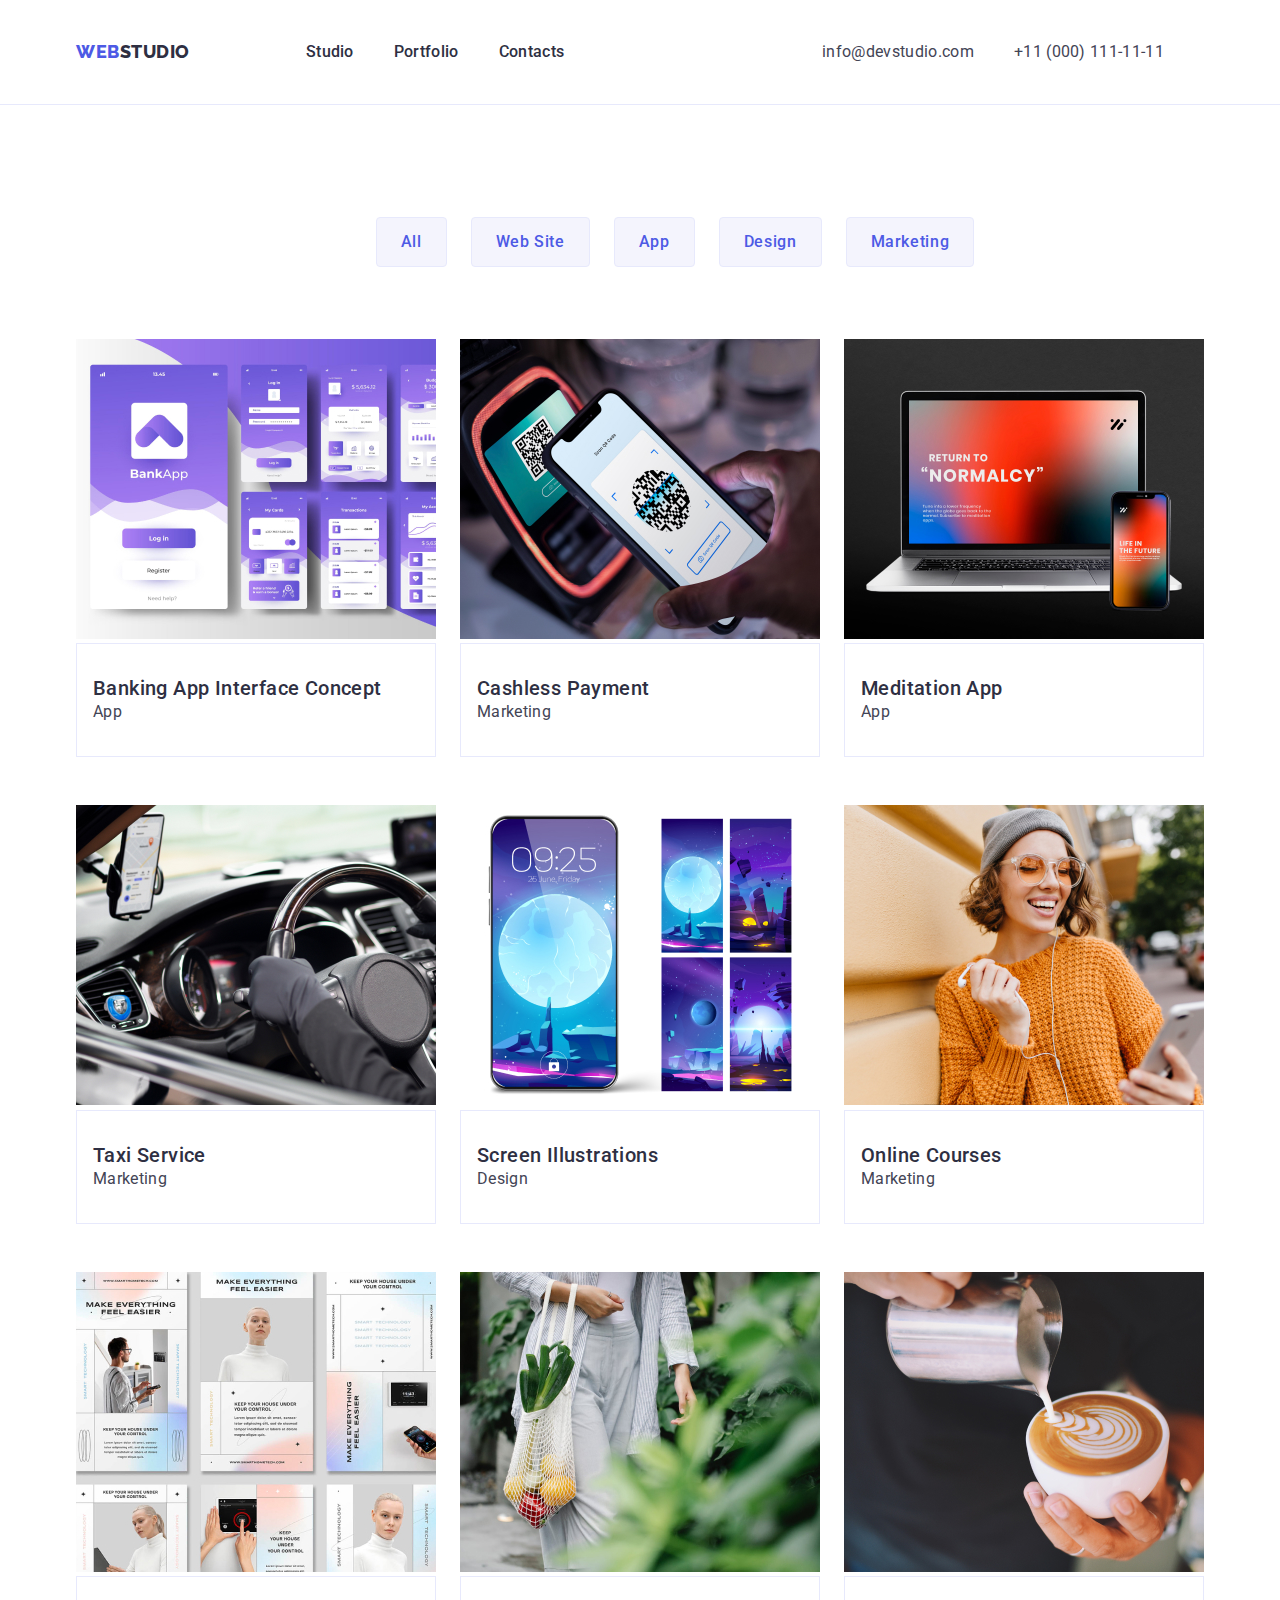
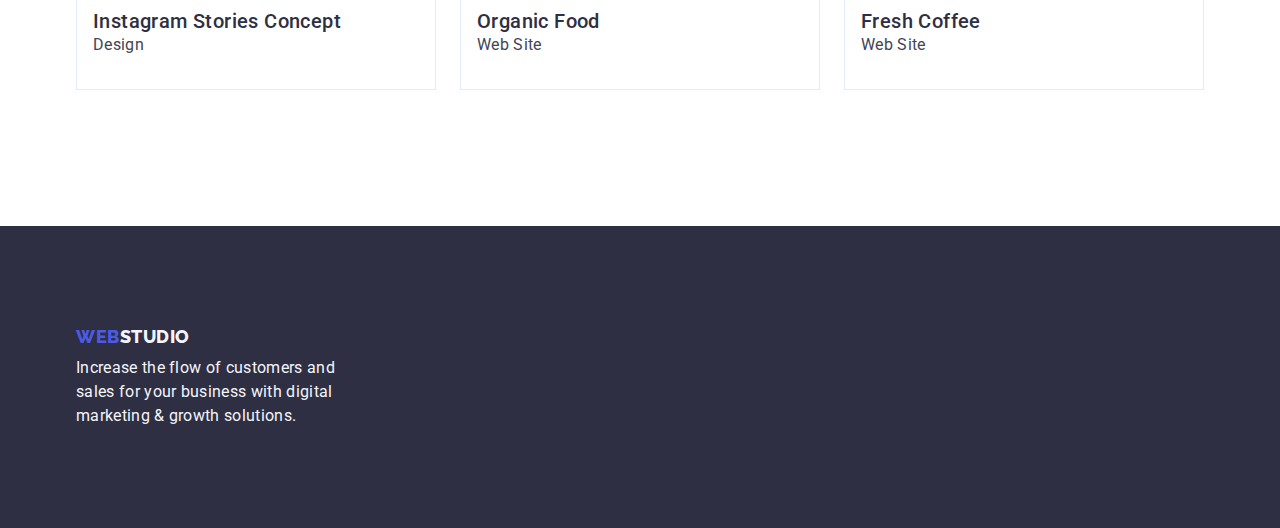
==== commit b5a5db8d: "initial commit" ====
--- a/portfolio.html
+++ b/portfolio.html
@@ -67,11 +67,11 @@
        
       
     <!--IMAGES--> 
-    
+
             <ul class="section-list-pic list" >
                 <li class="section-item-pic ">
                   <a class="link" href="">
-                   <img class="section-item-img"
+                   <img 
                     src="./images/row-1/img-2.jpg"
                     alt="screen-saver"
                     width="360"
@@ -84,7 +84,7 @@
                 </li>
                 <li class="section-item-pic">
                   <a class="link" href="">
-                    <img class="section-item-img"
+                    <img 
                       src="./images/row-1/img-1.jpg"
                       alt="telephone"
                       width="360"
@@ -99,7 +99,7 @@
             
                  <li class="section-item-pic">
                   <a class="link" href="">
-                    <img class="section-item-img"
+                    <img 
                       src="./images/row-1/img.jpg"
                       alt="computer"
                       width="360"
@@ -113,7 +113,7 @@
             
                 <li class="section-item-pic">
                   <a class="link" href="">
-                      <img class="section-item-img"
+                      <img 
                         src="./images/row-2/img-2.jpg"
                         alt="taxi"
                         width="360"
@@ -127,7 +127,7 @@
             
                 <li class="section-item-pic">
                   <a class="link" href="">
-                    <img class="section-item-img"
+                    <img 
                       src="./images/row-2/img-1.jpg"
                       alt="screen"
                       width="360"
@@ -141,7 +141,7 @@
             
                 <li class="section-item-pic">
                   <a class="link" href="">
-                    <img class="section-item-img"
+                    <img 
                     src="./images/row-2/img.jpg"
                     alt="student"
                     width="360"
@@ -154,7 +154,7 @@
                 </li>
                 <li class="section-item-pic">
                   <a class="link" href="">
-                    <img class="section-item-img"
+                    <img 
                     src="./images/row-3/instagram.jpg"
                     alt="Instagram"
                     width="360"
@@ -168,7 +168,7 @@
             
                 <li class="section-item-pic">
                   <a class="link" href="">
-                    <img class="section-item-img"
+                    <img 
                       src="./images/row-3/organic_food.jpg"
                       alt="organic_food"
                       width="360"
@@ -181,7 +181,7 @@
                 </li>
                 <li class="section-item-pic">
                   <a class="link" href="">
-                    <img class="section-item-img"
+                    <img 
                       src="./images/row-3/coffee.jpg"
                       alt="coffee"
                       width="360"
--- a/css/styles.css
+++ b/css/styles.css
@@ -349,6 +349,7 @@
 .button-list {
     justify-content: center;
     gap: 24px;
+    margin-bottom: 72px;
 }
 
 button {
@@ -400,8 +401,10 @@
     row-gap: 48px;
     column-gap: 24px;
     flex-basis: calc((100%-72px)/3);
-    
-}
+    padding-left: 0; 
+}
+
+
 .container-img-text {
     padding: 32px 16px;
     border: 1px solid #E7E9FC;
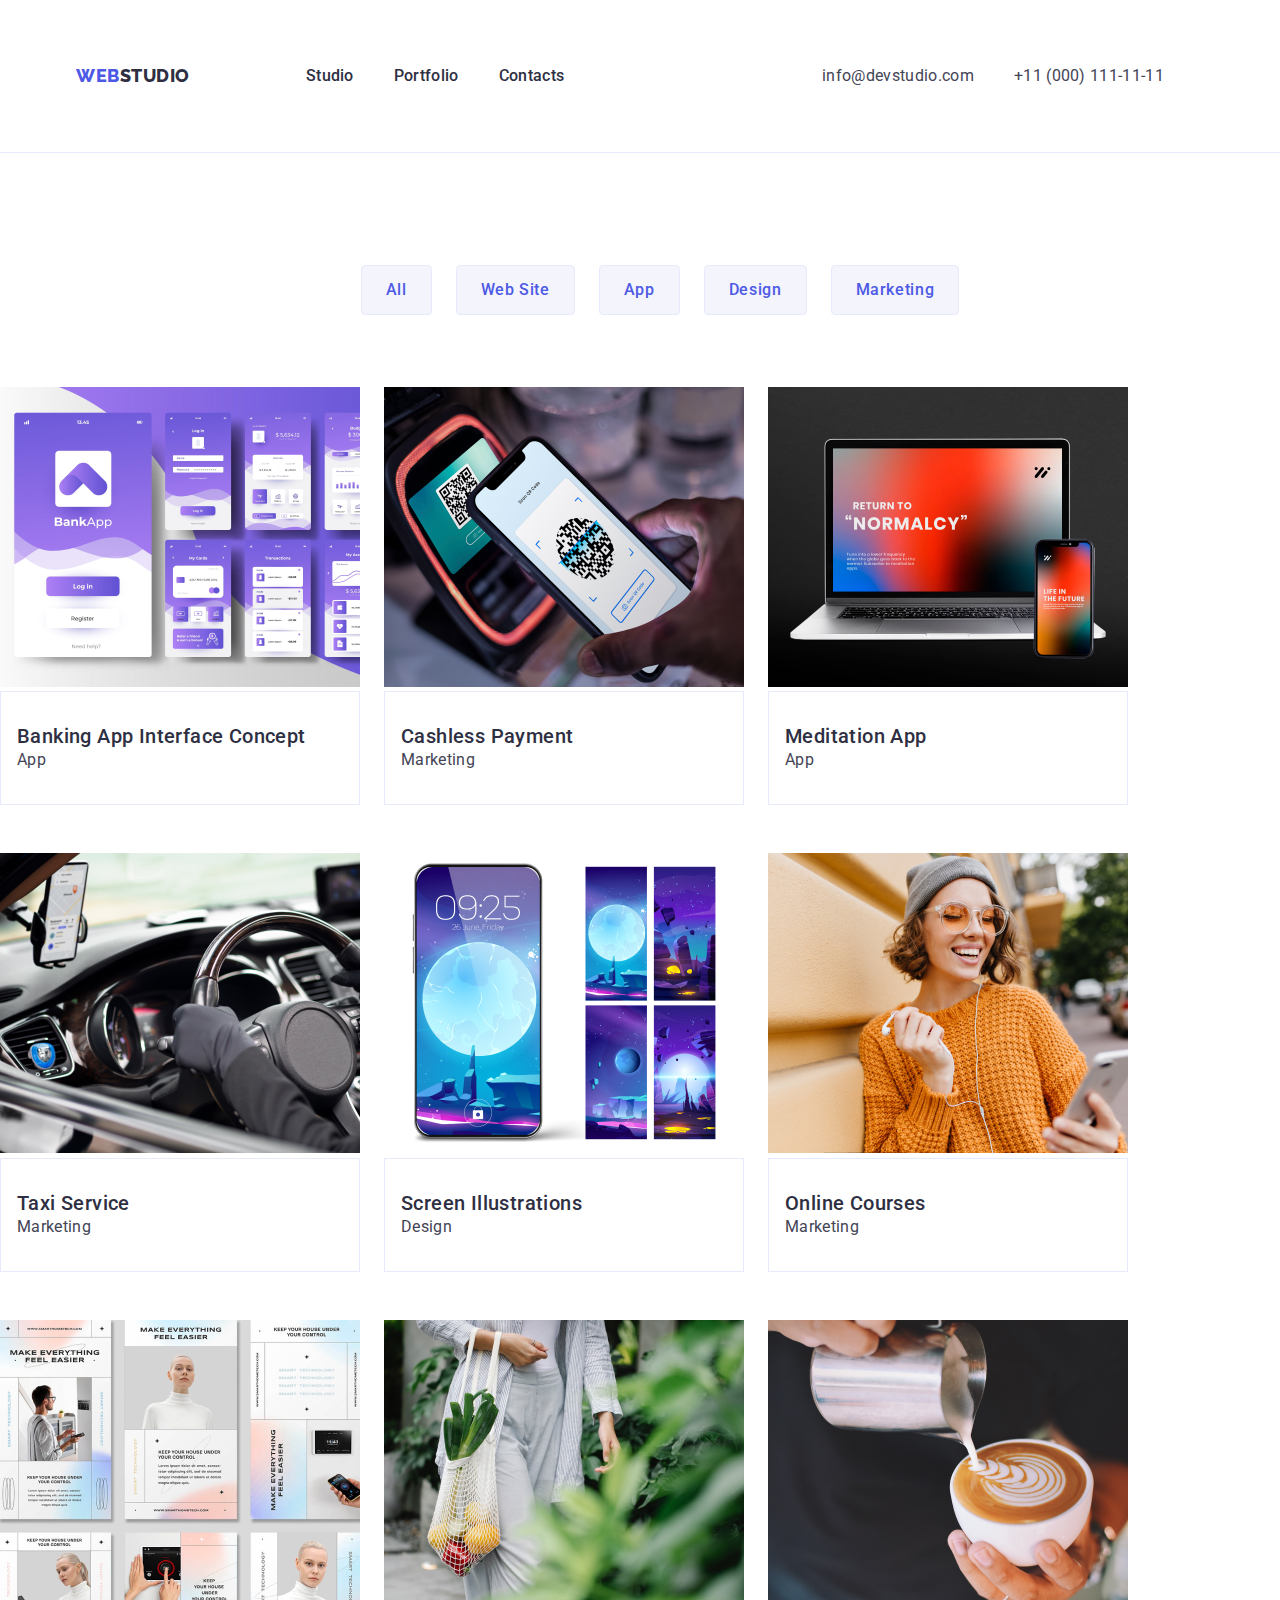
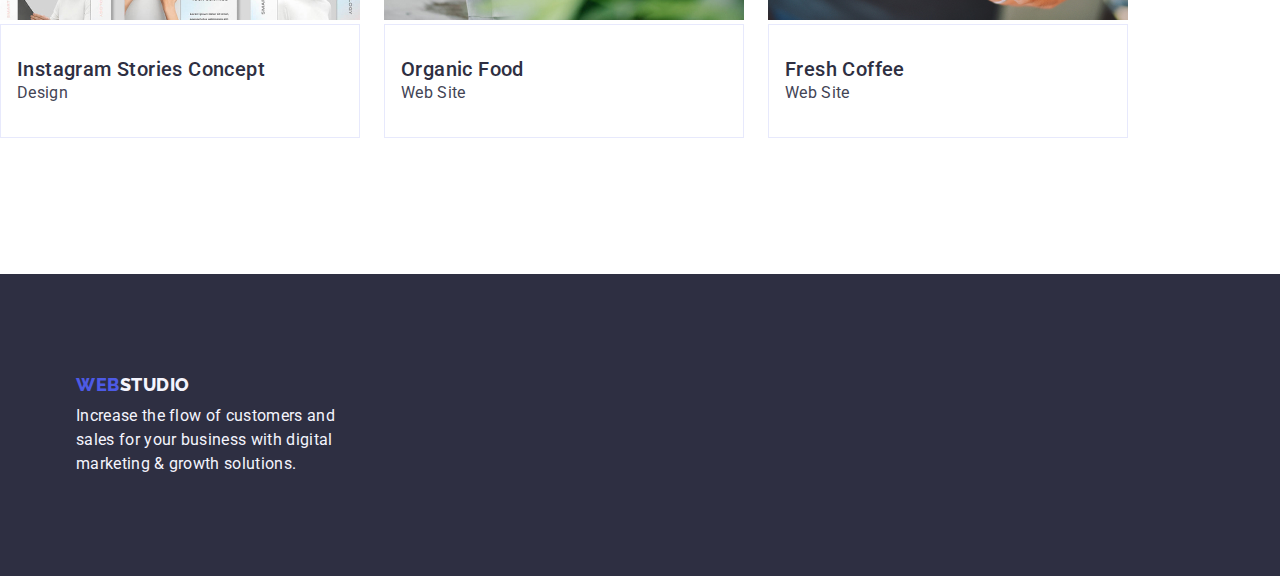
==== commit af5158f5: "initial commit" ====
--- a/portfolio.html
+++ b/portfolio.html
@@ -20,21 +20,21 @@
         <nav class="header-nav">
           <a class="link-logo link" href=""
             >Web<span class="logo-text">Studio</span></a>
-          <div class="container-list">
+          
             <ul class="header-nav-link link  list">
               <li><a class="header-item-link link" href="./index.html">Studio</a></li>
               <li><a class="header-item-link link" href="./portfolio.html">Portfolio</a></li>
               <li><a class="header-item-link link" href="">Contacts</a></li>
             </ul>
-          </div>
+          
         </nav>
         <address class="header-address">
-          <div class="address-container">
+          
             <ul class="header-address-list link list">
               <li><a class="contacts link" href="mailto:info@devstudio.com">info@devstudio.com</a></li>
               <li><a class="contacts link" href="tel:+110001111111">+11 (000) 111-11-11</a></li>
             </ul>
-        </div>
+        
         </address>
       </div>
     </header>
@@ -43,7 +43,7 @@
       
       <section class="section-btn">
         <div class="container">
-          <div class="container-btn container">
+          
             <h1 hidden>button</h1>
             <ul class="button-list list">
               <li class="btn-list">
--- a/css/styles.css
+++ b/css/styles.css
@@ -67,6 +67,10 @@
     padding: 0px;
     margin-right: 76px;
 }
+.header-item-link {
+    padding: 24px 0;
+    gap: 40px;
+}
 
 .contacts {
     font-weight: 400;
@@ -75,8 +79,8 @@
     text-decoration: none;
     color: #434455;
     margin-right: 40px;
-    /*padding: 24px 0;
-    gap: 40px;*/
+    padding: 24px 0;
+    gap: 40px;
 }
 .contacts:hover, .contacts:focus {
     color: #404bbf;
@@ -90,7 +94,7 @@
 }
 .header-nav-link {
     display: flex;
-    padding: 0px;
+    padding: 24px 0px;
     gap: 40px;
 }
 .address-container, .header-address-list{
@@ -109,6 +113,7 @@
     line-height: 1.07;
     letter-spacing: 0.02em;
     max-width: 496px;
+    min-width: 169px;
     margin: 0 auto;  
 }
 
@@ -127,11 +132,13 @@
     color: #ffffff;
     background: #4D5AE5;
     cursor: pointer;
+
     border-radius: 4px;
     border: none;
     padding: 16px 32px;
     margin-left: auto;
     margin-right: auto;
+
  }
 
  .hero-container {
@@ -144,10 +151,15 @@
 
 
 /* SECTION1*/
+
+.section {
+    padding: 120px 0;
+}
 .section-item {
     min-height: 104px;
     min-width: 264px;
     padding: 120px 0;
+    
 }
 
 .section-item-title {
@@ -171,9 +183,12 @@
 .section-list {
     display: flex;
     gap: 24px;
-    width: calc((100% - 72px) / 4);
+    
     margin-top: 120px;
     margin-bottom: 120px;
+}
+.section-item-img {
+    width: calc((100% - 48px)/3);
 }
 
 /*---Section2---*/
@@ -186,6 +201,9 @@
     margin-bottom: 72px;
     width: calc((100% - 48px) / 3);
 }
+.section-item-img {
+    width: calc((100% - 48px) / 3);
+}
 
 .section-pic {
     padding-bottom: 120px;
@@ -203,6 +221,7 @@
 
 .section-team-item {
     background-color: #ffffff;
+    width: calc((100% - 72px)/4)
 }
 
 .section-title {
@@ -235,7 +254,7 @@
     text-align: center;
 }
 .section-team-list {
-    width: calc((100% - 72px) / 4);
+    
     gap: 24px;
 }
 .section-team-item {
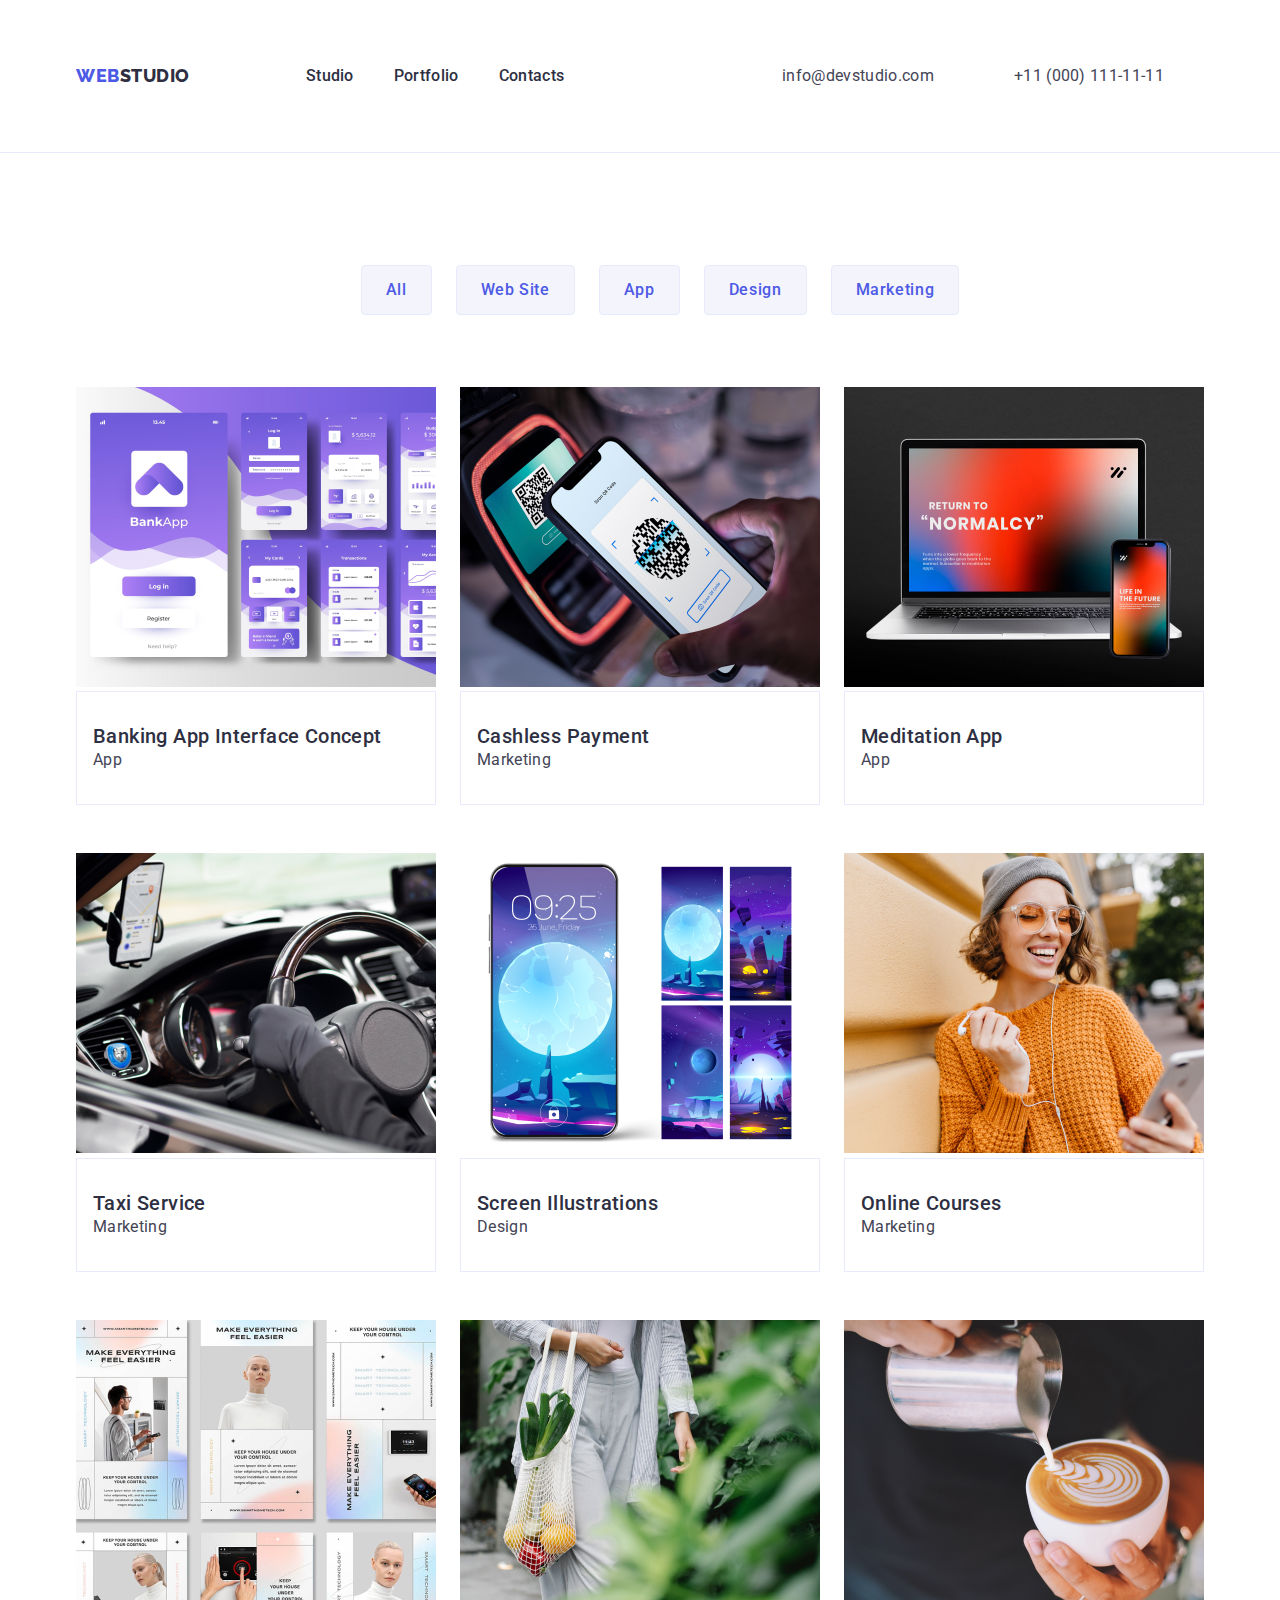
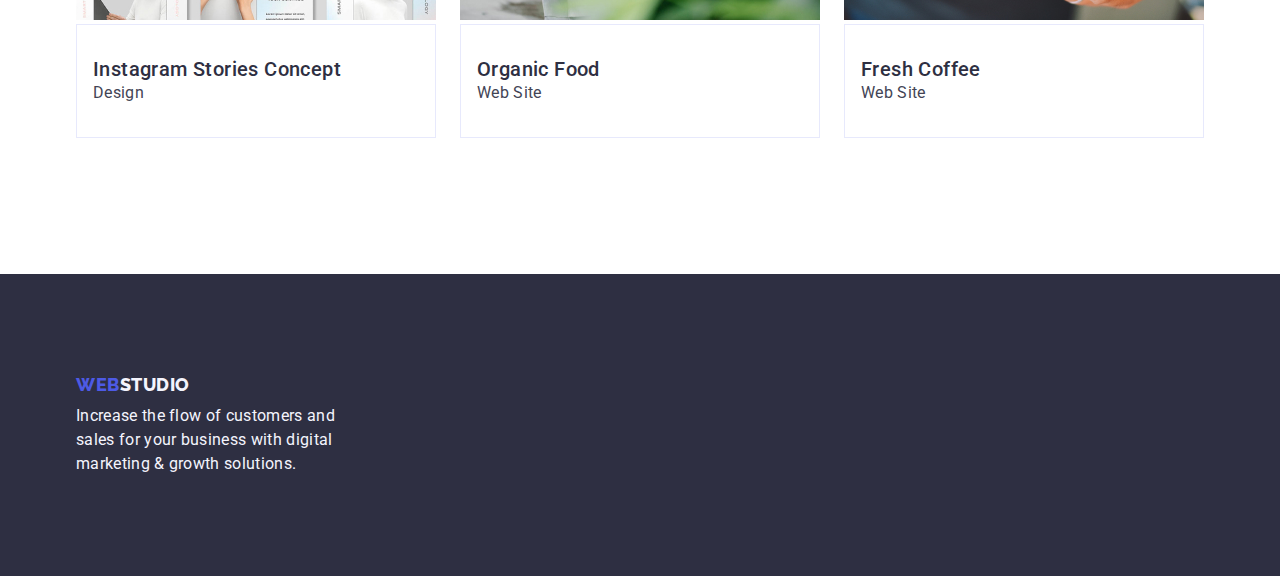
==== commit 806081a1: "initial commit" ====
--- a/portfolio.html
+++ b/portfolio.html
@@ -62,7 +62,7 @@
                 <button type="button" class="section-item-btn">Marketing</button>
               </li>
             </ul>
-          </div>
+          
         
        
       
--- a/css/styles.css
+++ b/css/styles.css
@@ -98,7 +98,8 @@
     gap: 40px;
 }
 .address-container, .header-address-list{
-    display: flex;    
+    display: flex;  
+    gap: 40px;  
 }
 .container {
     width: 1158px;
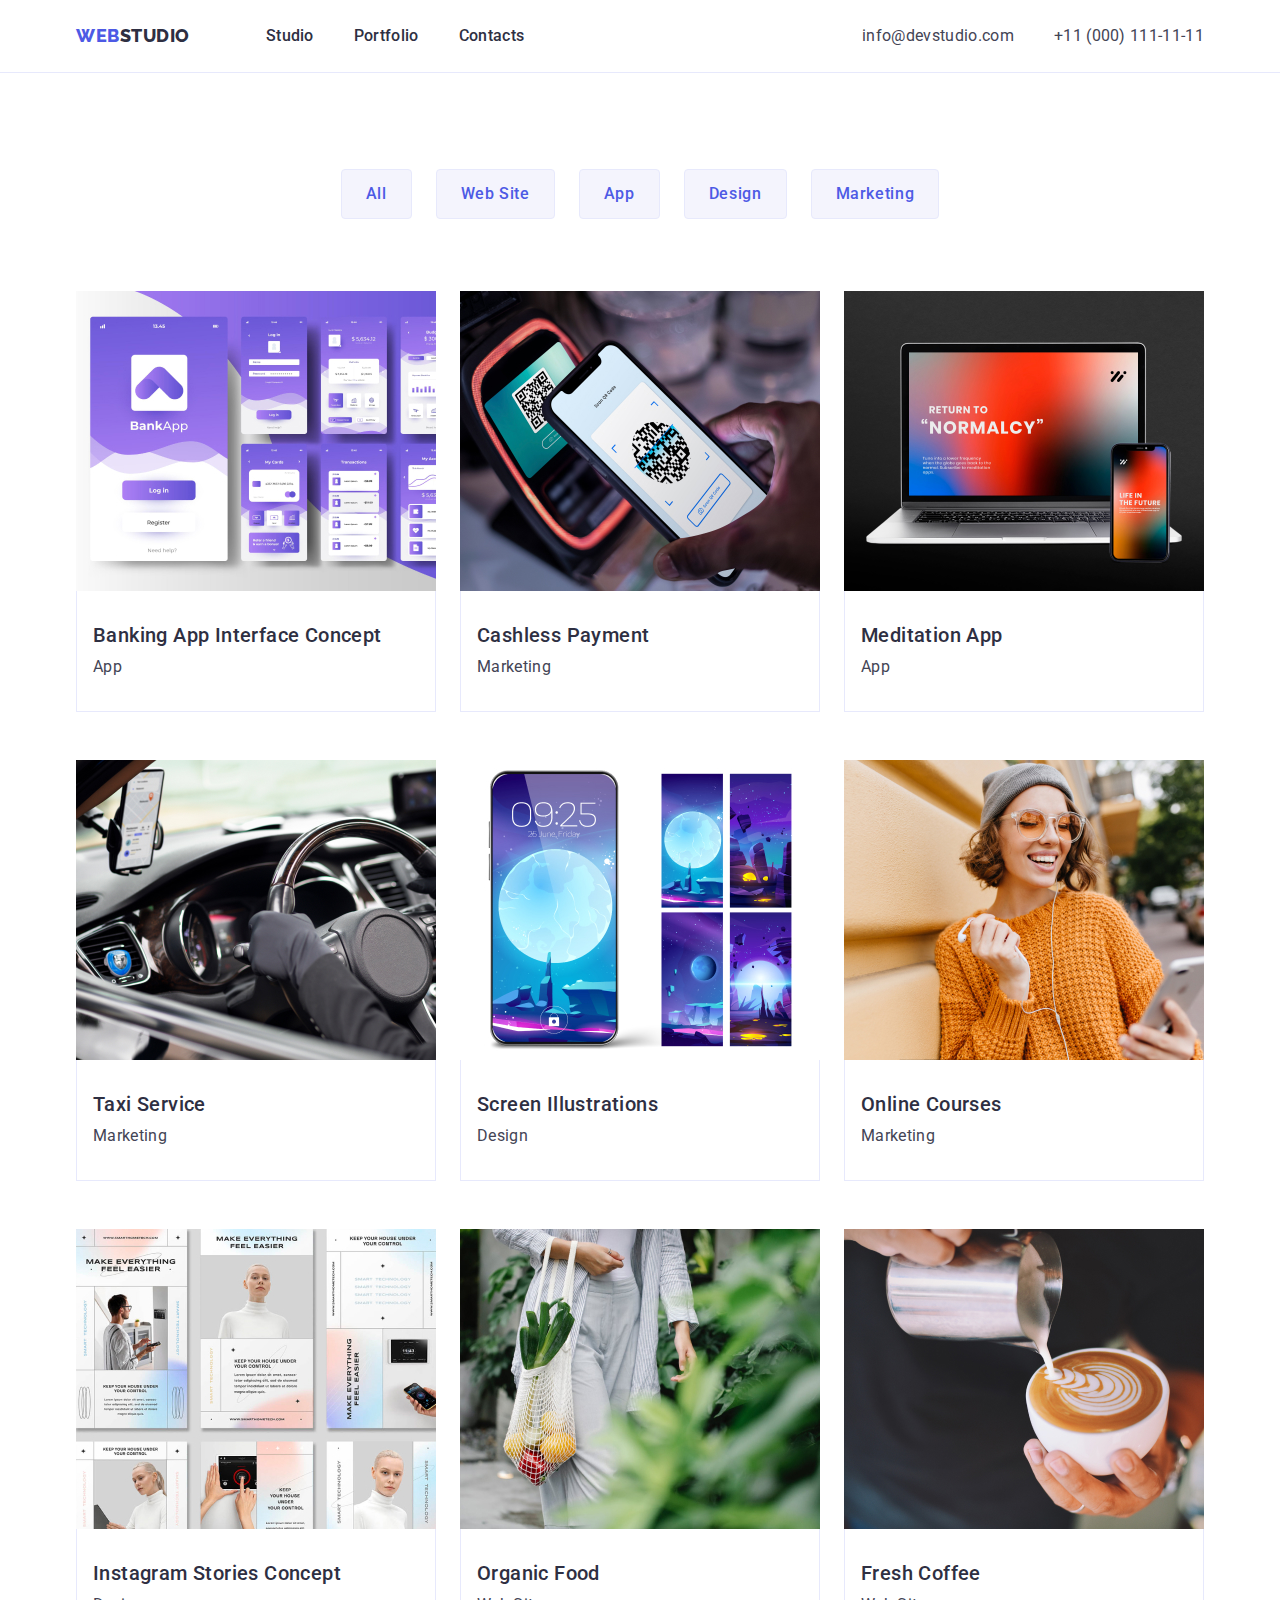
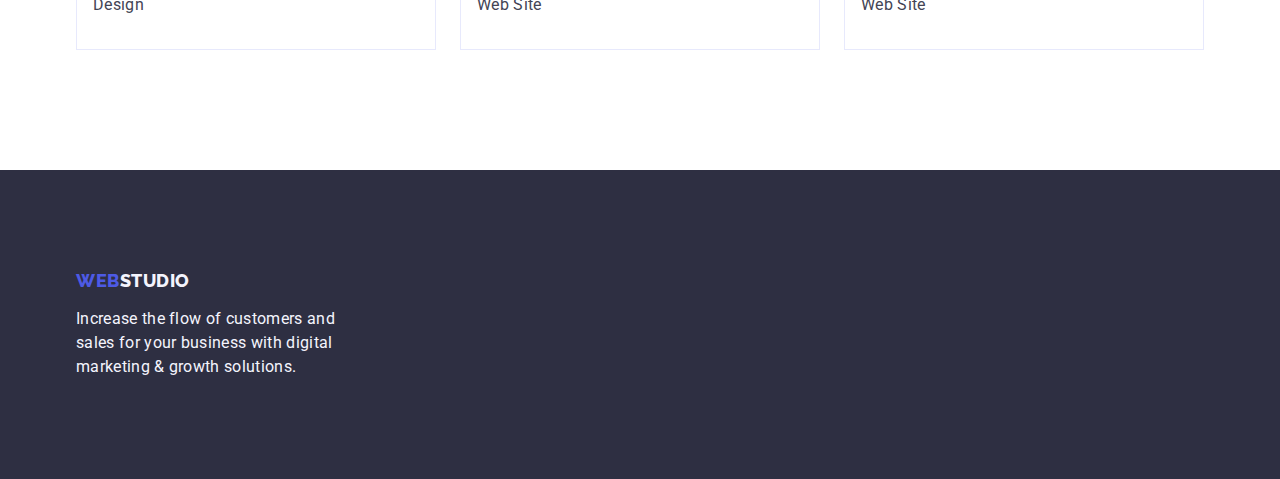
==== commit 71a189da: "initial commit" ====
--- a/portfolio.html
+++ b/portfolio.html
@@ -201,7 +201,7 @@
 
     <footer class="footer">
       <div class="container">
-        <a class="link-logo link" href="./index.html"
+        <a class="footer-link-logo link" href="./index.html"
           >Web<span class="logo-footer-text link">Studio</span></a
         >
         <p class="footer-text">
--- a/css/styles.css
+++ b/css/styles.css
@@ -17,9 +17,12 @@
     color: var(--text-color);
     background-color: var(--white-background-color);
     }
+
 h1,h2,h3,h4,h5,h6,p {
-    margin: 0;
-}
+    margin-top: 0;
+    margin-bottom: 0;
+}
+
 .title {
     font-size: 36px;
     letter-spacing: 0.02em;
@@ -29,16 +32,24 @@
 .list {
     display: flex;
     list-style: none;
-    
-   /* padding: 0;
-    margin: 0;*/
-}
+    padding: 0;
+    margin: 0;
+}
+
+ul {
+    margin-top: 0;
+    margin-bottom: 0;
+    padding-left: 0;
+}
+
 image {
     display: block;
 }
+
 .button {
     cursor: pointer;
 }
+
 .container {
     width: 1128px;
     margin: 0 auto;
@@ -46,26 +57,20 @@
 }
 
 /*---header---*/
-.header {
-    border-bottom: 1px solid #e7e9fc;
-}
 
 .header-address {
     font-weight: 800;
     line-height: 1.17;
     font-style: normal;
-    text-decoration: none;
 }
 
 .logo-text {
     color: #2E2F42;
 }
+
 .link-logo {
-    display: flex;
-    flex-direction: row;
-    align-items: center;
-    padding: 0px;
     margin-right: 76px;
+   
 }
 .header-item-link {
     padding: 24px 0;
@@ -78,30 +83,33 @@
     font-style: normal;
     text-decoration: none;
     color: #434455;
-    margin-right: 40px;
-    padding: 24px 0;
     gap: 40px;
 }
+
+.header-address-list {
+    gap: 40px;
+}
+
 .contacts:hover, .contacts:focus {
     color: #404bbf;
 }
+
 .header-container, .header-nav{
     display: flex;
     align-items: center;
-    padding: 24px 0;  
-    justify-content: space-between; 
+    padding: 24px 0; 
+    justify-content: space-between;     
+}
+
+.header-nav-link {
+    display: flex;
+    align-items: center;
+    margin-left: auto;
     gap: 40px;
 }
-.header-nav-link {
-    display: flex;
-    padding: 24px 0px;
-    gap: 40px;
-}
-.address-container, .header-address-list{
-    display: flex;  
-    gap: 40px;  
-}
+
 .container {
+    margin: 0 auto;
     width: 1158px;
     padding: 0 15px;
 } 
@@ -116,13 +124,13 @@
     max-width: 496px;
     min-width: 169px;
     margin: 0 auto;  
+    margin-bottom: 48px;
 }
 
  .main-section {
     background-color: #2E2F42;
     color:#FFFFFF;  
-    padding: 188px 0;
-    
+    padding: 188px 0;    
 }
  .main-btn {
     font-family: "Roboto", sans-serif;
@@ -132,20 +140,19 @@
     letter-spacing: 0.04em;
     color: #ffffff;
     background: #4D5AE5;
-    cursor: pointer;
-
     border-radius: 4px;
     border: none;
     padding: 16px 32px;
     margin-left: auto;
     margin-right: auto;
-
- }
+    display: block;
+    min-width: 169px;
+}
 
  .hero-container {
     text-align: center;
  }
-
+ 
 .main-btn:hover, .main-btn:focus {
     background: #404BBF;
 }
@@ -156,12 +163,24 @@
 .section {
     padding: 120px 0;
 }
+.visually-hidden {
+    position: absolute;
+    width: 1px;
+    height: 1px;
+    margin: -1px;
+    border: 0;
+    padding: 0;
+    white-space: nowrap;
+    clip-path: inset(100%);
+    clip: rect(0 0 0 0);
+    overflow: hidden;
+  }
+  
 .section-item {
     min-height: 104px;
-    min-width: 264px;
-    padding: 120px 0;
-    
-}
+    min-width: 264px;   
+}
+
 
 .section-item-title {
     line-height: 1.2;
@@ -183,14 +202,14 @@
 
 .section-list {
     display: flex;
-    gap: 24px;
-    
-    margin-top: 120px;
-    margin-bottom: 120px;
-}
+    gap: 24px; 
+}
+
 .section-item-img {
-    width: calc((100% - 48px)/3);
-}
+    width: calc((100%-72px)/4);
+}
+
+
 
 /*---Section2---*/
 
@@ -199,40 +218,36 @@
     text-align: center;
     color: var(--sub-brand-color);
     margin: auto;
-    margin-bottom: 72px;
-    width: calc((100% - 48px) / 3);
-}
-.section-item-img {
-    width: calc((100% - 48px) / 3);
+    padding-bottom: 72px;   
+}
+
+.section-list-img {
+    gap: 24px;
+}
+
+.section-item-img {   
+    width: calc((100%-48px)/3);
 }
 
 .section-pic {
     padding-bottom: 120px;
 }
 
+
 /*--section-TEAM--*/
 
 .section-team {
+
     background-color: #F4F4FD ;
-    width: 1440px;
-    height: 780px;
-    left: 0px;
-    top: 1668px;
-}
-
-.section-team-item {
-    background-color: #ffffff;
-    width: calc((100% - 72px)/4)
+    padding: 120px 0;
 }
 
 .section-title {
     line-height: 1.11;
     text-align: center;
     color:#2e2f42;
-    min-width: 162px;
-    min-height: 40px;
-    padding-top: 120px;
-    margin-bottom: 72px;
+    /*margin-bottom: 72px;*/
+    padding-bottom: 72px;
 }
 
 .section-team-caption {
@@ -242,7 +257,7 @@
     line-height: 1.2;
     letter-spacing: 0.02em;
     color: #2E2F42; 
-    margin-bottom: 8px;   
+    margin-bottom: 8px;
 }
 
 .section-team-text {
@@ -255,59 +270,62 @@
     text-align: center;
 }
 .section-team-list {
-    
-    gap: 24px;
-}
+   gap: 24px;
+}
+
 .section-team-item {
-    display: flex;
+   /* display: flex;
     flex-direction: column;
-    justify-content: center;
-    align-items: center;
-    padding: 0px 0px 32px;
-    gap: 32px;
+    justify-content: center;*/
+   /* align-items: center;*/
     background: #FFFFFF;
     box-shadow: 0px 1px 6px rgba(46, 47, 66, 0.08), 0px 1px 1px rgba(46, 47, 66, 0.16), 0px 2px 1px rgba(46, 47, 66, 0.08);
-    border-radius: 0px 0px 4px 4px;
+    border-radius: 0px 0px 4px 4px; 
+    flex-basis: calc(100% - 72px / 4);  
 }
 .container-name {
     text-align: center;
-    padding: 32px 16px;
-    
+    padding: 32px 0px;    
 }
 
 /*--Footer--*/
 
 .footer {
-    
-    padding: 100px 0
-}
-.link-logo {
+    background-color: #2E2F42;
+    text-decoration: none;
+    padding: 100px 0;
+}
+
+.footer-link-logo {
     display: inline-block;
-    
+    margin-bottom: 16px;
+    font-family: "Raleway", sans-serif;
+    font-weight: 800;
+    font-size: 18px;
+    line-height: 1.17;
+    text-transform: uppercase;
+    letter-spacing: 0.03em;
+    color: #4D5AE5;    
 }
 
 .logo-footer-text {
     color: #F4F4FD;
 }
-.footer-text {
-    padding-top: 8px;
-    width: 264px;
-    
-}
-
-/*--Card Set---*/
-.card-set {
-    display: flex;
-    flex-wrap: wrap;
-    gap: (--indent)
-}
-.card-set-item {
-    flex-basis: calc((100%-72px)/4);
-
-}
+
+.footer-text {line-height: 1.5;
+    letter-spacing: 0.02em;
+    color: #F4F4FD;
+    width: 264px; 
+       
+}
+
+
+
+
 /*-----------PORTFOLIO-------------*/
 
 /*---logo---*/
+
 
 .link-logo {
     font-family: "Raleway", sans-serif;
@@ -316,14 +334,19 @@
     line-height: 1.17;
     text-transform: uppercase;
     letter-spacing: 0.03em;
-    color: #4D5AE5;
+    color: #4D5AE5;    
 }
     
-    .logo-text {
+ .logo-text {
         color: #2E2F42;
 }
 
+
 /*---Header---*/
+
+.header {
+    border-bottom: 1px solid #e7e9fc;    
+}
 
 .header-item-link {
     font-style: normal;
@@ -339,18 +362,14 @@
     color: #404bbf; 
 }
  
-.header-address-list {
-    list-style: none;
-}
-
 .contacts {
     font-weight: 400;
     font-size: 16px;
     line-height: 1.5;
     letter-spacing: 0.02em;
     font-style: normal;
-    text-decoration: none;
     color: #434455;
+    gap: 40px;
 }
 
 .contacts:hover, .contacts:focus {
@@ -358,10 +377,13 @@
 }
  
 .link {
-    text-decoration: none;
-}
+   text-decoration: none;
+}
+
 
 /*---BUTTON---*/
+
+
 
 .section-btn {
     padding: 96px 0 120px;
@@ -380,7 +402,6 @@
     cursor: pointer;
     border: 1px solid #e7e9fc;
     border-radius: 4px;
-    
 }
 
 .section-item-btn:hover, .section-item-btn:focus {
@@ -390,24 +411,27 @@
 }
 
 .section-item-btn {
-    
     font-family: "Roboto", sans-serif;
     font-weight: 500;
-   font-size: 16px;
+    font-size: 16px;
    line-height: 1.5;
-   letter-spacing: 0.04em;
-   
+   letter-spacing: 0.04em;   
 }
 
 
 /*---IMAGES---*/
+
+img {
+    display: block;
+}
 
 .img-subtitle {
     font-weight: 500;
     font-size: 20px;
     line-height: 1.2;
     letter-spacing: 0.02em;
-    color: #2E2F42
+    color: #2E2F42;
+    margin-bottom: 8px;
 }
 .img-text {
     line-height: 1.5;
@@ -420,28 +444,13 @@
     flex-wrap: wrap;
     row-gap: 48px;
     column-gap: 24px;
-    flex-basis: calc((100%-72px)/3);
-    padding-left: 0; 
-}
-
+    flex-basis: calc((100%-72px)/3);  
+}
 
 .container-img-text {
     padding: 32px 16px;
     border: 1px solid #E7E9FC;
-
-}
-
-
-/*--Footer--*/
-
-.footer {
-    background-color: #2E2F42;
-    text-decoration: none;
-}
-
-.footer-text {
-    
-    line-height: 1.5;
-    letter-spacing: 0.02em;
-    color: #F4F4FD;
-}
+    border-top: none;
+}
+
+
